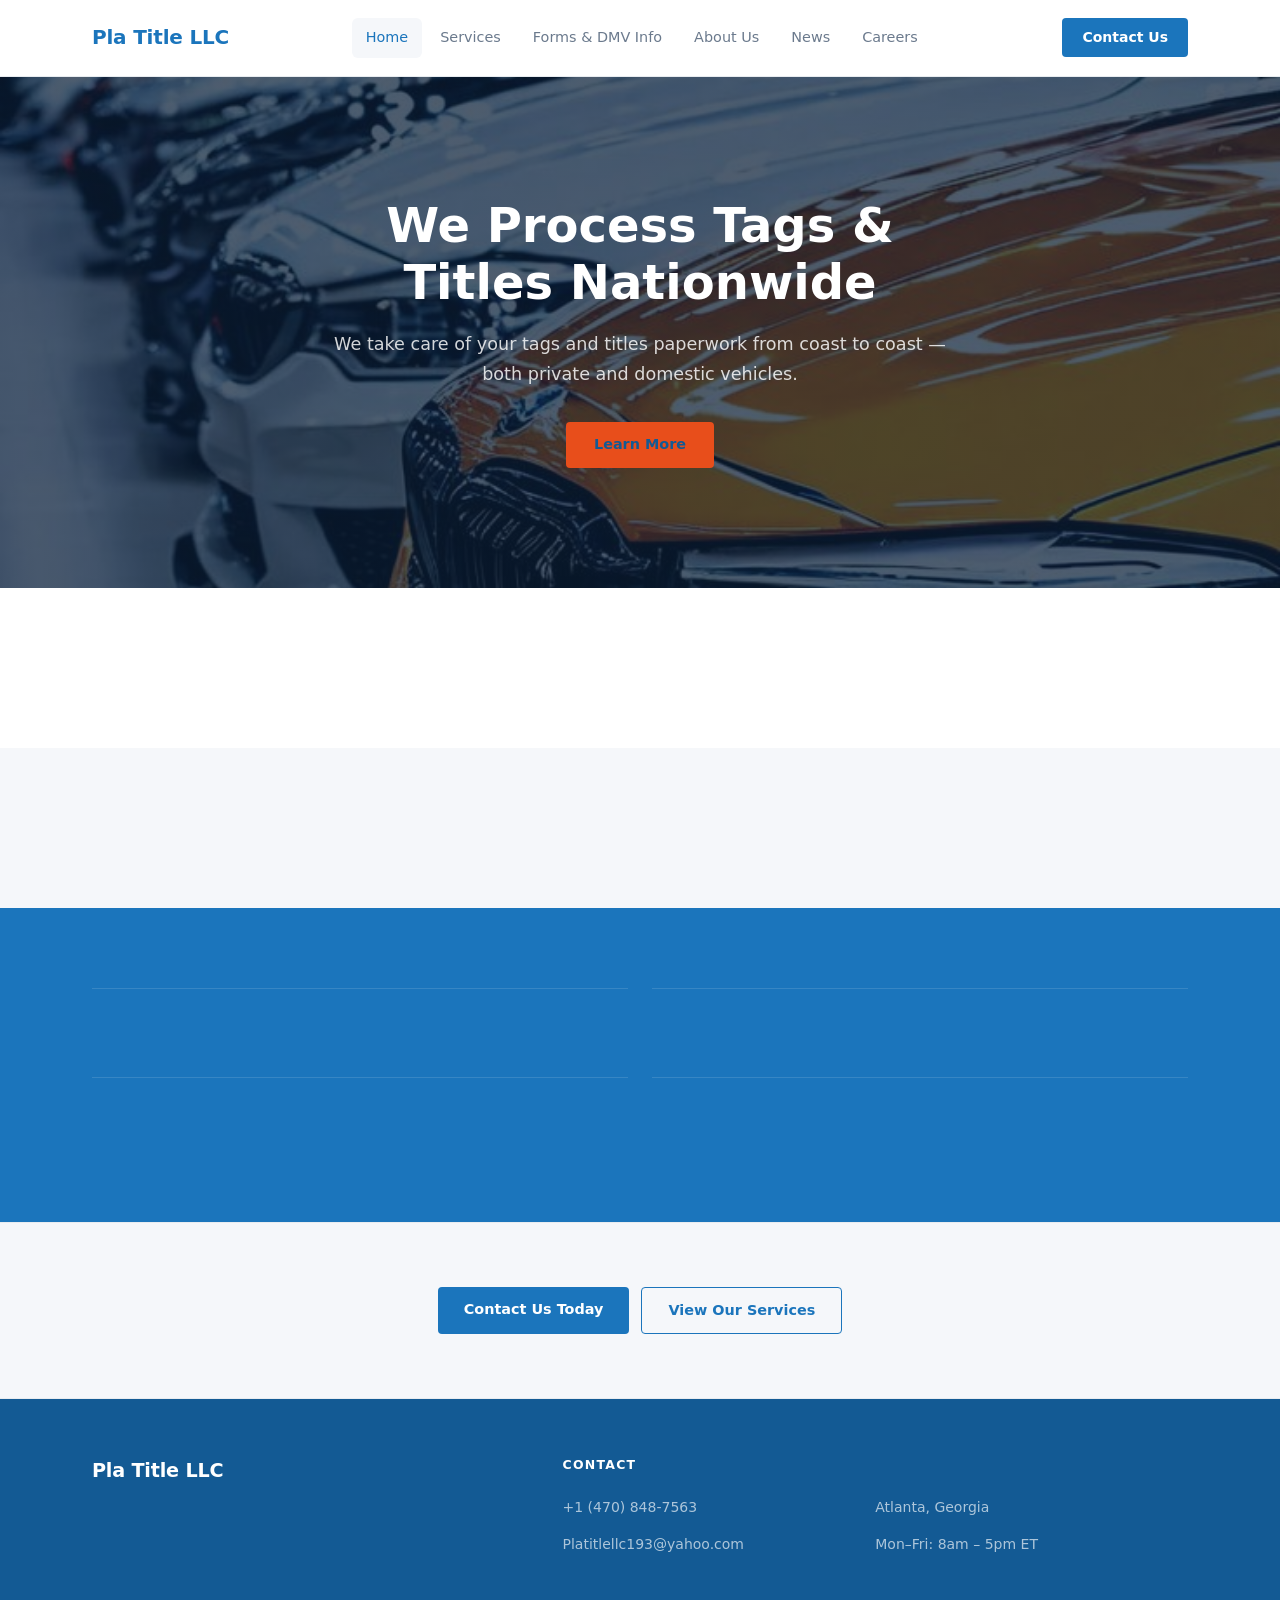
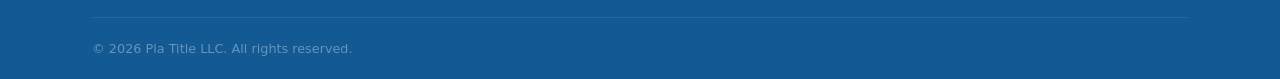
==== index.html @ 052dbe28 "Remove Services from footer, keep Contact only" ====
<!DOCTYPE html>
<html lang="en">
<head>
  <meta charset="UTF-8" />
  <meta name="viewport" content="width=device-width, initial-scale=1.0" />
  <title>Pla Title LLC – Your Georgia Tag & Title Experts</title>
  <meta name="description" content="Pla Title LLC is a registered Georgia Tag Agency specializing in fleet title and registration services for corporate clients, dealerships, and leasing companies." />
  <link rel="stylesheet" href="styles.css" />
</head>
<body>

  <header>
    <div class="nav-wrapper">
      <a href="index.html" class="logo">
        <span class="logo-name">Pla Title LLC</span>
      </a>
      <nav>
        <a href="index.html" class="nav-link active">Home</a>
        <a href="services.html" class="nav-link">Services</a>
        <a href="forms.html" class="nav-link">Forms &amp; DMV Info</a>
        <a href="about.html" class="nav-link">About Us</a>
        <a href="news.html" class="nav-link">News</a>
        <a href="careers.html" class="nav-link">Careers</a>
      </nav>
      <a href="contact.html" class="btn-contact">Contact Us</a>
      <button class="hamburger" id="hamburger" aria-label="Open menu">
        <span></span><span></span><span></span>
      </button>
    </div>
  </header>

  <div class="mobile-nav" id="mobileNav">
    <button class="mobile-close" id="mobileClose">✕</button>
    <a href="index.html">Home</a>
    <a href="services.html">Services</a>
    <a href="forms.html">Forms &amp; DMV Information</a>
    <a href="about.html">About Us</a>
    <a href="news.html">News</a>
    <a href="careers.html">Careers</a>
    <a href="contact.html" class="btn-contact">Contact Us</a>
  </div>

  <!-- HERO -->
  <section class="hero">
    <div class="hero-inner container">
      <h1>We Process Tags &amp; Titles Nationwide</h1>
      <p>We take care of your tags and titles paperwork from coast to coast — both private and domestic vehicles.</p>
      <a href="services.html" class="btn-learn">Learn More</a>
    </div>
  </section>

  <!-- ABOUT -->
  <section class="section">
    <div class="container">
      <div class="about-block">
        <div class="about-text">
          <!--
          <span class="section-label">Who We Are</span>
          <h2>Georgia's Trusted Tag &amp; Title Professionals</h2>
          <p>...</p>
          -->
          <!-- <a href="about.html">Learn more about us →</a> -->
        </div>
        <div class="about-stats">
          <!--
          <div class="stat-box"><span class="num">25+</span><span class="lbl">Years of Experience</span></div>
          <div class="stat-box"><span class="num">159</span><span class="lbl">Georgia Counties Served</span></div>
          <div class="stat-box"><span class="num">500K+</span><span class="lbl">Registrations Processed</span></div>
          <div class="stat-box"><span class="num">16</span><span class="lbl">Specialized Services</span></div>
          -->
        </div>
      </div>
    </div>
  </section>

  <!-- EXPERTISE -->
  <section class="section section-alt">
    <div class="container">
      <!--
      <div class="section-header">...</div>
      <div class="expertise-grid">...</div>
      -->
    </div>
  </section>

  <!-- SEGMENTS -->
  <section class="section section-dark">
    <div class="container">
      <div class="segments-grid">
        <div class="segment-card">
          <!-- <a href="contact.html">Get in touch →</a> -->
        </div>
        <div class="segment-card">
          <!-- <a href="contact.html">Get in touch →</a> -->
        </div>
        <div class="segment-card">
          <!-- <a href="contact.html">Get in touch →</a> -->
        </div>
        <div class="segment-card">
          <!-- <a href="contact.html">Get in touch →</a> -->
        </div>
      </div>
    </div>
  </section>

  <!-- CTA BAND -->
  <section class="cta-band">
    <div class="container">
      <!--
      <h2>Ready to Simplify Your Tag &amp; Title Process?</h2>
      <p>Talk to our team about your fleet, dealership, or individual titling needs.</p>
      -->
      <div class="cta-actions">
        <a href="contact.html" class="btn-primary-solid">Contact Us Today</a>
        <a href="services.html" class="btn-ghost">View Our Services</a>
      </div>
    </div>
  </section>

  <footer>
    <div class="container">
      <div class="footer-top">
        <div class="footer-brand">
          <a href="index.html" class="logo">
            <span class="logo-name">Pla Title LLC</span>
          </a>
        </div>
        <div class="footer-cols">
          <div class="footer-col">
            <h4>Contact</h4>
            <ul>
              <li><a href="https://wa.me/14708487563" target="_blank" rel="noopener">+1 (470) 848-7563</a></li>
              <li><a href="mailto:Platitlellc193@yahoo.com">Platitlellc193@yahoo.com</a></li>
              <li><a href="#">Atlanta, Georgia</a></li>
              <li><a href="#">Mon–Fri: 8am – 5pm ET</a></li>
            </ul>
          </div>
        </div>
      </div>
      <div class="footer-bottom">
        <p>© 2026 Pla Title LLC. All rights reserved.</p>
      </div>
    </div>
  </footer>

  <script src="script.js"></script>
</body>
</html>
---- styles.css ----
/* ===== RESET ===== */
*, *::before, *::after { box-sizing: border-box; margin: 0; padding: 0; }

:root {
  --navy: #1B75BC;
  --navy-dark: #135a94;
  --gold: #E84E1B;
  --white: #ffffff;
  --off-white: #f5f7fa;
  --light-gray: #e8ecf0;
  --gray: #6b7a8d;
  --text: #1e2d3d;
  --max-w: 1160px;
}

html { scroll-behavior: smooth; }
body { font-family: 'Segoe UI', system-ui, sans-serif; color: var(--text); background: var(--white); line-height: 1.65; font-size: 16px; }
a { text-decoration: none; color: inherit; }
img { max-width: 100%; display: block; }
ul { list-style: none; }

.container { max-width: var(--max-w); margin: 0 auto; padding: 0 32px; }

/* ===== HEADER ===== */
header {
  background: var(--white);
  border-bottom: 1px solid var(--light-gray);
  position: sticky;
  top: 0;
  z-index: 100;
}
.nav-wrapper {
  display: flex;
  align-items: center;
  justify-content: space-between;
  padding: 18px 32px;
  max-width: var(--max-w);
  margin: 0 auto;
}
.logo { display: flex; align-items: center; }
.logo-name {
  font-size: 1.25rem;
  font-weight: 700;
  color: var(--navy);
  letter-spacing: -0.2px;
}

nav { display: flex; gap: 4px; align-items: center; }
.nav-link {
  padding: 8px 14px;
  font-size: 0.9rem;
  font-weight: 500;
  color: var(--gray);
  border-radius: 6px;
  transition: color 0.2s, background 0.2s;
  white-space: nowrap;
  position: relative;
}
.nav-link:hover, .nav-link.active { color: var(--navy); background: var(--off-white); }

/* Dropdown */
.nav-item { position: relative; }
.nav-item:hover .dropdown { opacity: 1; visibility: visible; transform: translateY(0); }
.dropdown {
  position: absolute;
  top: calc(100% + 6px);
  left: 0;
  min-width: 210px;
  background: var(--white);
  border: 1px solid var(--light-gray);
  border-radius: 8px;
  box-shadow: 0 8px 32px rgba(0,0,0,0.10);
  padding: 6px;
  opacity: 0;
  visibility: hidden;
  transform: translateY(-6px);
  transition: all 0.2s;
  z-index: 200;
}
.dropdown a {
  display: block;
  padding: 8px 12px;
  font-size: 0.875rem;
  color: var(--gray);
  border-radius: 6px;
  transition: all 0.15s;
}
.dropdown a:hover { background: var(--off-white); color: var(--navy); }

.btn-contact {
  background: var(--navy);
  color: var(--white);
  padding: 8px 20px;
  border-radius: 4px;
  font-size: 0.875rem;
  font-weight: 600;
  white-space: nowrap;
  margin-left: 8px;
  transition: opacity 0.15s;
}
.btn-contact:hover { opacity: 0.85; }

/* Hamburger */
.hamburger {
  display: none;
  flex-direction: column;
  gap: 5px;
  background: none;
  border: none;
  cursor: pointer;
  padding: 4px;
}
.hamburger span { width: 22px; height: 2px; background: var(--navy); border-radius: 2px; transition: all 0.2s; }
.hamburger.open span:nth-child(1) { transform: translateY(7px) rotate(45deg); }
.hamburger.open span:nth-child(2) { opacity: 0; }
.hamburger.open span:nth-child(3) { transform: translateY(-7px) rotate(-45deg); }

.mobile-nav {
  display: none;
  position: fixed;
  inset: 0;
  background: var(--navy-dark);
  z-index: 99;
  padding: 72px 24px 24px;
  flex-direction: column;
  gap: 4px;
  overflow-y: auto;
}
.mobile-nav.open { display: flex; }
.mobile-nav a { color: rgba(255,255,255,0.85); font-size: 1.05rem; font-weight: 500; padding: 13px 16px; border-radius: 6px; border-bottom: 1px solid rgba(255,255,255,0.06); }
.mobile-nav a:hover { background: rgba(255,255,255,0.08); color: #fff; }
.mobile-nav .btn-contact { background: var(--gold); color: var(--navy-dark); text-align: center; margin-top: 16px; border-bottom: none; }
.mobile-close { position: fixed; top: 16px; right: 20px; background: none; border: none; color: #fff; font-size: 1.6rem; cursor: pointer; z-index: 100; }

/* ===== HERO ===== */
.hero {
  background: url('hero.jpg') center center / cover no-repeat;
  position: relative;
  padding: 120px 0;
  text-align: center;
  color: var(--white);
}
.hero::before {
  content: '';
  position: absolute;
  inset: 0;
  background: linear-gradient(rgba(10,30,55,0.72), rgba(10,30,55,0.72));
}
.hero-inner { position: relative; max-width: 680px; margin: 0 auto; }
.hero h1 {
  font-size: clamp(2rem, 4.5vw, 3rem);
  font-weight: 700;
  line-height: 1.2;
  margin-bottom: 18px;
  color: var(--white);
}
.hero p {
  font-size: 1.1rem;
  color: rgba(255,255,255,0.82);
  margin-bottom: 32px;
  line-height: 1.7;
}
.btn-learn {
  display: inline-block;
  background: var(--gold);
  color: var(--navy-dark);
  font-weight: 600;
  font-size: 0.9rem;
  padding: 11px 28px;
  border-radius: 4px;
  transition: opacity 0.15s;
}
.btn-learn:hover { opacity: 0.88; }

/* ===== SECTIONS ===== */
.section { padding: 80px 0; }
.section-alt { background: var(--off-white); }
.section-dark { background: var(--navy); }

.section-label {
  display: inline-block;
  font-size: 0.75rem;
  font-weight: 700;
  letter-spacing: 0.1em;
  text-transform: uppercase;
  color: var(--gold);
  margin-bottom: 10px;
}
.section-header { text-align: center; margin-bottom: 52px; }
.section-header h2 { font-size: clamp(1.6rem, 2.8vw, 2.1rem); font-weight: 700; color: var(--text); margin-bottom: 12px; }
.section-header p { color: var(--gray); max-width: 580px; margin: 0 auto; font-size: 1rem; }

/* ===== ABOUT ===== */
.about-block {
  display: grid;
  grid-template-columns: 1fr 1fr;
  gap: 64px;
  align-items: center;
}
.about-text h2 { font-size: clamp(1.5rem, 2.5vw, 2rem); font-weight: 700; margin-bottom: 16px; }
.about-text p { color: var(--gray); margin-bottom: 16px; line-height: 1.75; }
.about-text a {
  display: inline-block;
  margin-top: 8px;
  font-weight: 600;
  color: var(--navy);
  font-size: 0.9rem;
  border-bottom: 2px solid var(--gold);
  padding-bottom: 2px;
  transition: color 0.2s;
}
.about-text a:hover { color: var(--gold); }

.about-stats {
  display: grid;
  grid-template-columns: 1fr 1fr;
  gap: 20px;
}
.stat-box {
  background: var(--white);
  border: 1px solid var(--light-gray);
  border-radius: 10px;
  padding: 28px 20px;
  text-align: center;
}
.stat-box .num { font-size: 2.2rem; font-weight: 800; color: var(--navy); display: block; line-height: 1; }
.stat-box .lbl { font-size: 0.8rem; color: var(--gray); margin-top: 6px; display: block; }

/* ===== EXPERTISE - 3 COLUMNS ===== */
.expertise-grid {
  display: grid;
  grid-template-columns: repeat(3, 1fr);
  gap: 28px;
}
.expertise-card {
  background: var(--white);
  border: 1px solid var(--light-gray);
  border-radius: 10px;
  padding: 36px 28px;
  text-align: center;
  transition: box-shadow 0.2s, transform 0.2s;
}
.expertise-card:hover { box-shadow: 0 6px 24px rgba(0,0,0,0.08); transform: translateY(-3px); }
.expertise-icon { font-size: 2.2rem; margin-bottom: 18px; }
.expertise-card h3 { font-size: 1.1rem; font-weight: 700; color: var(--navy); margin-bottom: 12px; }
.expertise-card p { color: var(--gray); font-size: 0.9rem; line-height: 1.7; }

/* ===== SEGMENTS - 4 CARDS ===== */
.segments-grid {
  display: grid;
  grid-template-columns: repeat(2, 1fr);
  gap: 24px;
}
.segment-card {
  padding: 32px 0;
  border-top: 1px solid rgba(255,255,255,0.12);
}
.segment-icon { font-size: 1.6rem; margin-bottom: 12px; }
.segment-card h3 { font-size: 1rem; font-weight: 700; color: var(--white); margin-bottom: 10px; }
.segment-card p { color: rgba(255,255,255,0.6); font-size: 0.9rem; line-height: 1.75; margin-bottom: 14px; }
.segment-card a {
  font-size: 0.82rem;
  font-weight: 600;
  color: var(--gold);
  transition: opacity 0.2s;
}
.segment-card a:hover { opacity: 0.75; }
.section-dark .section-label { color: var(--gold); }
.section-dark .section-header h2 { color: var(--white); }
.section-dark .section-header p { color: rgba(255,255,255,0.65); }

/* ===== CTA BAND ===== */
.cta-band {
  background: var(--off-white);
  border-top: 1px solid var(--light-gray);
  border-bottom: 1px solid var(--light-gray);
  padding: 64px 0;
  text-align: center;
}
.cta-band h2 { font-size: clamp(1.5rem, 2.5vw, 2rem); font-weight: 700; margin-bottom: 12px; }
.cta-band p { color: var(--gray); margin-bottom: 28px; max-width: 520px; margin-left: auto; margin-right: auto; }
.cta-actions { display: flex; gap: 12px; justify-content: center; flex-wrap: wrap; }
.btn-primary-solid {
  background: var(--navy);
  color: var(--white);
  font-weight: 600;
  font-size: 0.9rem;
  padding: 11px 26px;
  border-radius: 4px;
  transition: opacity 0.15s;
}
.btn-primary-solid:hover { opacity: 0.85; }
.btn-ghost {
  background: transparent;
  color: var(--navy);
  font-weight: 600;
  font-size: 0.9rem;
  padding: 11px 26px;
  border-radius: 4px;
  border: 1.5px solid var(--navy);
  transition: opacity 0.15s;
}
.btn-ghost:hover { opacity: 0.7; }

/* ===== PAGE HERO (inner pages) ===== */
.page-hero {
  background: var(--navy);
  padding: 100px 0;
  text-align: center;
  color: var(--white);
}
.page-hero h1 { font-size: clamp(1.6rem, 3vw, 2.2rem); font-weight: 700; color: var(--white); margin-bottom: 10px; }
.page-hero p { color: rgba(255,255,255,0.72); max-width: 560px; margin: 0 auto; }
.breadcrumb { display: flex; gap: 8px; align-items: center; justify-content: center; font-size: 0.8rem; color: rgba(255,255,255,0.5); margin-bottom: 14px; }
.breadcrumb a { color: var(--gold); }

.page-hero-services {
  background-image: url('services.jpg') !important;
  background-size: cover !important;
  background-position: center center !important;
  background-repeat: no-repeat !important;
  position: relative;
}
.page-hero-services::before {
  content: '';
  position: absolute;
  inset: 0;
  background: rgba(10, 30, 55, 0.65);
  z-index: 0;
}
.page-hero-services .container {
  position: relative;
  z-index: 1;
}

/* ===== SERVICES PAGE ===== */
.services-list { display: grid; grid-template-columns: repeat(auto-fill, minmax(300px, 1fr)); gap: 20px; }
.svc-item {
  display: flex;
  gap: 14px;
  background: var(--white);
  border: 1px solid var(--light-gray);
  border-radius: 8px;
  padding: 22px;
  transition: border-color 0.2s, box-shadow 0.2s;
}
.svc-item:hover { border-color: var(--navy); box-shadow: 0 4px 16px rgba(0,0,0,0.06); }
.svc-num {
  width: 34px;
  height: 34px;
  background: var(--navy);
  color: var(--gold);
  border-radius: 6px;
  display: flex;
  align-items: center;
  justify-content: center;
  font-weight: 700;
  font-size: 0.82rem;
  flex-shrink: 0;
}
.svc-item h4 { font-size: 0.95rem; font-weight: 700; color: var(--navy); margin-bottom: 4px; }
.svc-item p { font-size: 0.85rem; color: var(--gray); line-height: 1.6; }

/* ===== ABOUT PAGE ===== */
.values-grid { display: grid; grid-template-columns: repeat(2, 1fr); gap: 24px; }
.value-card { background: var(--white); border: 1px solid var(--light-gray); border-radius: 8px; padding: 28px; }
.value-card .icon { font-size: 1.8rem; margin-bottom: 12px; }
.value-card h3 { font-size: 1rem; font-weight: 700; color: var(--navy); margin-bottom: 8px; }
.value-card p { font-size: 0.88rem; color: var(--gray); line-height: 1.7; }

/* ===== CONTACT PAGE ===== */
.contact-layout { display: grid; grid-template-columns: 1fr 1.6fr; gap: 56px; align-items: start; }
.contact-sidebar h2 { font-size: 1.5rem; font-weight: 700; margin-bottom: 12px; }
.contact-sidebar p { color: var(--gray); margin-bottom: 32px; line-height: 1.7; }
.contact-items { display: flex; flex-direction: column; gap: 18px; }
.c-item { display: flex; gap: 14px; align-items: flex-start; }
.c-icon { width: 42px; height: 42px; background: var(--off-white); border: 1px solid var(--light-gray); border-radius: 8px; display: flex; align-items: center; justify-content: center; font-size: 1.1rem; flex-shrink: 0; }
.c-item strong { display: block; font-size: 0.9rem; color: var(--text); }
.c-item span { font-size: 0.875rem; color: var(--gray); }

.contact-form-box {
  background: var(--white);
  border: 1px solid var(--light-gray);
  border-radius: 10px;
  padding: 36px;
  box-shadow: 0 4px 24px rgba(0,0,0,0.06);
}
.contact-form-box h3 { font-size: 1.2rem; font-weight: 700; color: var(--navy); margin-bottom: 24px; }
.form-group { margin-bottom: 18px; }
.form-row { display: grid; grid-template-columns: 1fr 1fr; gap: 14px; }
label { display: block; font-size: 0.82rem; font-weight: 600; color: var(--text); margin-bottom: 6px; }
input, select, textarea {
  width: 100%;
  padding: 10px 14px;
  border: 1.5px solid var(--light-gray);
  border-radius: 6px;
  font-family: inherit;
  font-size: 0.9rem;
  color: var(--text);
  background: var(--white);
  outline: none;
  transition: border-color 0.2s;
}
input:focus, select:focus, textarea:focus { border-color: var(--navy); }
textarea { min-height: 110px; resize: vertical; }
select { appearance: none; background-image: url("data:image/svg+xml,%3Csvg xmlns='http://www.w3.org/2000/svg' width='12' height='8' viewBox='0 0 12 8'%3E%3Cpath d='M1 1l5 5 5-5' stroke='%236b7a8d' stroke-width='1.5' fill='none' stroke-linecap='round'/%3E%3C/svg%3E"); background-repeat: no-repeat; background-position: right 12px center; padding-right: 36px; }

/* ===== FORMS PAGE ===== */
.forms-grid { display: grid; grid-template-columns: repeat(auto-fill, minmax(260px, 1fr)); gap: 16px; }
.form-card {
  display: flex;
  gap: 12px;
  align-items: center;
  background: var(--white);
  border: 1px solid var(--light-gray);
  border-radius: 8px;
  padding: 18px 20px;
  transition: border-color 0.2s, box-shadow 0.2s;
  cursor: pointer;
}
.form-card:hover { border-color: var(--navy); box-shadow: 0 3px 12px rgba(0,0,0,0.06); }
.form-card-icon { font-size: 1.5rem; flex-shrink: 0; }
.form-card h4 { font-size: 0.88rem; font-weight: 700; color: var(--navy); margin-bottom: 2px; }
.form-card span { font-size: 0.75rem; color: var(--gray); }

/* ===== CAREERS PAGE ===== */
.jobs-list { display: flex; flex-direction: column; gap: 14px; }
.job-card {
  display: flex;
  align-items: center;
  justify-content: space-between;
  gap: 24px;
  background: var(--white);
  border: 1px solid var(--light-gray);
  border-radius: 8px;
  padding: 22px 24px;
  transition: border-color 0.2s;
}
.job-card:hover { border-color: var(--navy); }
.job-info h4 { font-size: 0.95rem; font-weight: 700; color: var(--navy); margin-bottom: 4px; }
.job-info p { font-size: 0.85rem; color: var(--gray); }
.job-tags { display: flex; gap: 6px; flex-wrap: wrap; margin-top: 8px; }
.tag { padding: 3px 10px; background: var(--off-white); border: 1px solid var(--light-gray); border-radius: 10px; font-size: 0.72rem; font-weight: 600; color: var(--gray); }
.tag.remote { background: rgba(200,168,75,0.1); border-color: rgba(200,168,75,0.4); color: #7a5c00; }

/* ===== NEWS PAGE ===== */
.news-grid { display: grid; grid-template-columns: repeat(3, 1fr); gap: 24px; }
.news-card { background: var(--white); border: 1px solid var(--light-gray); border-radius: 10px; overflow: hidden; transition: box-shadow 0.2s, transform 0.2s; }
.news-card:hover { box-shadow: 0 6px 24px rgba(0,0,0,0.09); transform: translateY(-3px); }
.news-thumb { height: 160px; background: linear-gradient(135deg, var(--navy) 0%, #2a5a8c 100%); display: flex; align-items: center; justify-content: center; font-size: 2.5rem; }
.news-body { padding: 20px; }
.news-date { font-size: 0.75rem; font-weight: 600; color: var(--gray); margin-bottom: 8px; }
.news-body h4 { font-size: 0.95rem; font-weight: 700; color: var(--navy); margin-bottom: 8px; line-height: 1.4; }
.news-body p { font-size: 0.85rem; color: var(--gray); line-height: 1.65; }

/* ===== SERVICES PAGE (simple) ===== */
.svc-intro {
  padding: 56px 0 40px;
  border-bottom: 1px solid var(--light-gray);
}
.svc-intro h1 { font-size: clamp(1.5rem, 2.5vw, 2rem); font-weight: 700; color: var(--navy); margin-bottom: 14px; }
.svc-intro p { color: var(--gray); max-width: 680px; line-height: 1.75; }

.svc-list-section { padding: 56px 0 72px; }
.svc-plain-list {
  display: grid;
  grid-template-columns: repeat(2, 1fr);
  gap: 24px;
}
.svc-entry {
  border: 1px solid var(--light-gray);
  border-radius: 8px;
  padding: 32px 28px;
  background: var(--white);
}
.svc-icon { margin-bottom: 16px; line-height: 1; }
.svc-icon i {
  font-size: 2rem;
  color: #E84E1B !important;
  display: inline-block;
}
.svc-entry h3 { font-size: 1rem; font-weight: 700; color: var(--navy); margin-bottom: 10px; }
.svc-entry p { color: var(--gray); font-size: 0.875rem; line-height: 1.8; }

@media (max-width: 640px) {
  .svc-list-section { padding: 36px 0 52px; }
  .svc-plain-list { grid-template-columns: 1fr; gap: 16px; }
  .svc-entry { padding: 24px 20px; }
  .svc-icon i { font-size: 1.8rem; color: #E84E1B !important; }
}

/* ===== FOOTER ===== */
footer {
  background: var(--navy-dark);
  color: var(--white);
  padding: 56px 0 0;
}
.footer-top {
  display: grid;
  grid-template-columns: 1.3fr 2fr;
  gap: 64px;
  padding-bottom: 48px;
  border-bottom: 1px solid rgba(255,255,255,0.08);
}
.footer-brand .logo-name { color: var(--white); font-size: 1.2rem; }
.footer-brand > p {
  margin-top: 14px;
  font-size: 0.875rem;
  color: rgba(255,255,255,0.5);
  line-height: 1.75;
  max-width: 240px;
}
.footer-cols {
  display: grid;
  grid-template-columns: 1fr;
  gap: 40px;
}
.footer-col h4 {
  font-size: 0.78rem;
  font-weight: 800;
  text-transform: uppercase;
  letter-spacing: 0.1em;
  color: var(--white);
  margin-bottom: 18px;
}
.footer-col ul {
  columns: 2;
  column-gap: 24px;
  gap: 0;
}
.footer-col ul li { margin-bottom: 11px; break-inside: avoid; }
.footer-col ul a {
  font-size: 0.875rem;
  color: rgba(255,255,255,0.65);
  transition: color 0.15s;
  line-height: 1.4;
}
.footer-col ul a:hover { color: var(--gold); }
.footer-bottom {
  padding: 20px 0;
  display: flex;
  justify-content: space-between;
  align-items: center;
  flex-wrap: wrap;
  gap: 10px;
}
.footer-bottom p { font-size: 0.8rem; color: rgba(255,255,255,0.35); }
.footer-bottom-links { display: flex; gap: 20px; }
.footer-bottom-links a { font-size: 0.8rem; color: rgba(255,255,255,0.35); transition: color 0.15s; }
.footer-bottom-links a:hover { color: var(--gold); }

/* ===== RESPONSIVE ===== */
@media (max-width: 900px) {
  nav, .btn-contact { display: none; }
  .hamburger { display: flex; }
  .footer-top { grid-template-columns: 1fr; gap: 36px; }
  .footer-brand > p { max-width: 100%; }
  .footer-cols { grid-template-columns: repeat(3, 1fr); gap: 20px; }
  .about-block { grid-template-columns: 1fr; gap: 32px; }
  .about-stats { grid-template-columns: repeat(2, 1fr); gap: 14px; }
  .expertise-grid { grid-template-columns: repeat(2, 1fr); gap: 16px; }
  .segments-grid { grid-template-columns: 1fr; }
  .footer-grid { grid-template-columns: 1fr 1fr; gap: 28px; }
  .contact-layout { grid-template-columns: 1fr; gap: 32px; }
  .news-grid { grid-template-columns: repeat(2, 1fr); }
  .values-grid { grid-template-columns: 1fr; }
  .section { padding: 56px 0; }
  .page-hero { padding: 64px 0; }
  .svc-intro { padding: 36px 0 28px; }
  .svc-list-section { padding: 36px 0 48px; }
  .svc-plain-list { grid-template-columns: 1fr; gap: 14px; }
  .svc-entry { padding: 24px 20px; }
}

@media (max-width: 600px) {
  .container { padding: 0 16px; }
  .nav-wrapper { padding: 14px 16px; }
  .hero { padding: 72px 0; }
  .hero h1 { font-size: 1.7rem; }
  .hero p { font-size: 0.95rem; }
  .page-hero { padding: 52px 0; }
  .page-hero h1 { font-size: 1.5rem; }
  .section { padding: 44px 0; }
  .expertise-grid { grid-template-columns: 1fr; gap: 14px; }
  .footer-grid { grid-template-columns: 1fr; gap: 24px; }
  footer { padding: 36px 0 0; }
  .footer-grid { padding-bottom: 28px; }
  .about-stats { grid-template-columns: repeat(2, 1fr); gap: 12px; }
  .stat-box { padding: 20px 14px; }
  .stat-box .num { font-size: 1.8rem; }
  .news-grid { grid-template-columns: 1fr; }
  .form-row { grid-template-columns: 1fr; }
  .job-card { flex-direction: column; align-items: flex-start; gap: 14px; }
  .cta-band { padding: 44px 0; }
  .footer-bottom { flex-direction: column; text-align: center; gap: 8px; }
  .svc-plain-list { gap: 12px; }
  .svc-entry { padding: 20px 16px; }
  .svc-icon i { font-size: 1.6rem; }
}
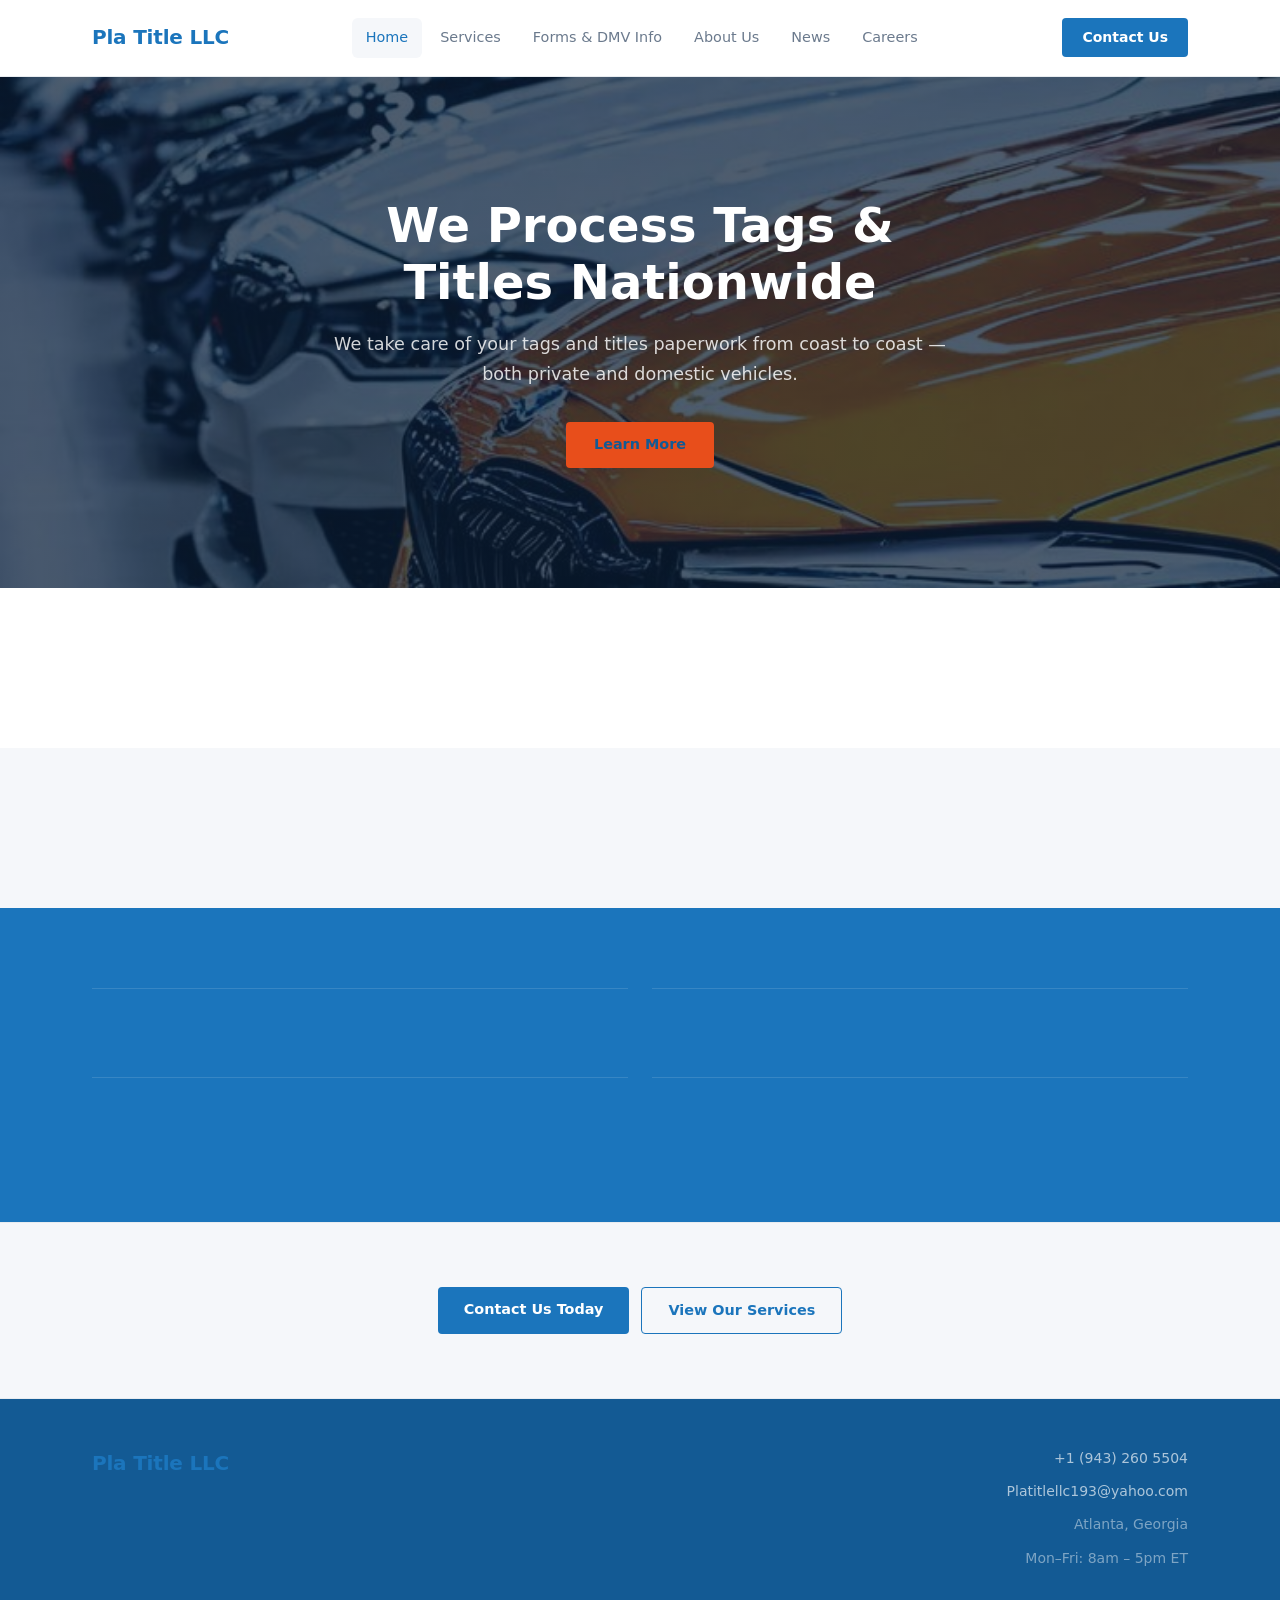
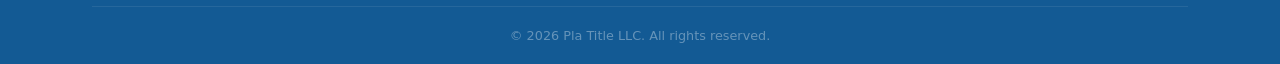
==== commit 520f46fb: "Number Updated" ====
--- a/index.html
+++ b/index.html
@@ -11,9 +11,7 @@
 
   <header>
     <div class="nav-wrapper">
-      <a href="index.html" class="logo">
-        <span class="logo-name">Pla Title LLC</span>
-      </a>
+      <a href="index.html" class="logo"><span class="logo-name">Pla Title LLC</span></a>
       <nav>
         <a href="index.html" class="nav-link active">Home</a>
         <a href="services.html" class="nav-link">Services</a>
@@ -53,52 +51,25 @@
   <section class="section">
     <div class="container">
       <div class="about-block">
-        <div class="about-text">
-          <!--
-          <span class="section-label">Who We Are</span>
-          <h2>Georgia's Trusted Tag &amp; Title Professionals</h2>
-          <p>...</p>
-          -->
-          <!-- <a href="about.html">Learn more about us →</a> -->
-        </div>
-        <div class="about-stats">
-          <!--
-          <div class="stat-box"><span class="num">25+</span><span class="lbl">Years of Experience</span></div>
-          <div class="stat-box"><span class="num">159</span><span class="lbl">Georgia Counties Served</span></div>
-          <div class="stat-box"><span class="num">500K+</span><span class="lbl">Registrations Processed</span></div>
-          <div class="stat-box"><span class="num">16</span><span class="lbl">Specialized Services</span></div>
-          -->
-        </div>
+        <div class="about-text"><!--commented--></div>
+        <div class="about-stats"><!--commented--></div>
       </div>
     </div>
   </section>
 
   <!-- EXPERTISE -->
   <section class="section section-alt">
-    <div class="container">
-      <!--
-      <div class="section-header">...</div>
-      <div class="expertise-grid">...</div>
-      -->
-    </div>
+    <div class="container"><!--commented--></div>
   </section>
 
   <!-- SEGMENTS -->
   <section class="section section-dark">
     <div class="container">
       <div class="segments-grid">
-        <div class="segment-card">
-          <!-- <a href="contact.html">Get in touch →</a> -->
-        </div>
-        <div class="segment-card">
-          <!-- <a href="contact.html">Get in touch →</a> -->
-        </div>
-        <div class="segment-card">
-          <!-- <a href="contact.html">Get in touch →</a> -->
-        </div>
-        <div class="segment-card">
-          <!-- <a href="contact.html">Get in touch →</a> -->
-        </div>
+        <div class="segment-card"></div>
+        <div class="segment-card"></div>
+        <div class="segment-card"></div>
+        <div class="segment-card"></div>
       </div>
     </div>
   </section>
@@ -106,10 +77,6 @@
   <!-- CTA BAND -->
   <section class="cta-band">
     <div class="container">
-      <!--
-      <h2>Ready to Simplify Your Tag &amp; Title Process?</h2>
-      <p>Talk to our team about your fleet, dealership, or individual titling needs.</p>
-      -->
       <div class="cta-actions">
         <a href="contact.html" class="btn-primary-solid">Contact Us Today</a>
         <a href="services.html" class="btn-ghost">View Our Services</a>
@@ -120,21 +87,12 @@
   <footer>
     <div class="container">
       <div class="footer-top">
-        <div class="footer-brand">
-          <a href="index.html" class="logo">
-            <span class="logo-name">Pla Title LLC</span>
-          </a>
-        </div>
-        <div class="footer-cols">
-          <div class="footer-col">
-            <h4>Contact</h4>
-            <ul>
-              <li><a href="https://wa.me/14708487563" target="_blank" rel="noopener">+1 (470) 848-7563</a></li>
-              <li><a href="mailto:Platitlellc193@yahoo.com">Platitlellc193@yahoo.com</a></li>
-              <li><a href="#">Atlanta, Georgia</a></li>
-              <li><a href="#">Mon–Fri: 8am – 5pm ET</a></li>
-            </ul>
-          </div>
+        <a href="index.html" class="logo"><span class="logo-name">Pla Title LLC</span></a>
+        <div class="footer-contact">
+          <a href="https://wa.me/14708487563" target="_blank" rel="noopener">+1 (943) 260 5504</a>
+          <a href="mailto:Platitlellc193@yahoo.com">Platitlellc193@yahoo.com</a>
+          <span>Atlanta, Georgia</span>
+          <span>Mon–Fri: 8am – 5pm ET</span>
         </div>
       </div>
       <div class="footer-bottom">
--- a/styles.css
+++ b/styles.css
@@ -493,61 +493,43 @@
 footer {
   background: var(--navy-dark);
   color: var(--white);
-  padding: 56px 0 0;
+  padding: 48px 0 0;
 }
 .footer-top {
-  display: grid;
-  grid-template-columns: 1.3fr 2fr;
-  gap: 64px;
-  padding-bottom: 48px;
+  display: flex;
+  justify-content: space-between;
+  align-items: flex-start;
+  gap: 48px;
+  padding-bottom: 36px;
   border-bottom: 1px solid rgba(255,255,255,0.08);
+  flex-wrap: wrap;
 }
 .footer-brand .logo-name { color: var(--white); font-size: 1.2rem; }
-.footer-brand > p {
-  margin-top: 14px;
-  font-size: 0.875rem;
-  color: rgba(255,255,255,0.5);
-  line-height: 1.75;
-  max-width: 240px;
-}
-.footer-cols {
-  display: grid;
-  grid-template-columns: 1fr;
-  gap: 40px;
-}
-.footer-col h4 {
-  font-size: 0.78rem;
-  font-weight: 800;
-  text-transform: uppercase;
-  letter-spacing: 0.1em;
-  color: var(--white);
-  margin-bottom: 18px;
-}
-.footer-col ul {
-  columns: 2;
-  column-gap: 24px;
-  gap: 0;
-}
-.footer-col ul li { margin-bottom: 11px; break-inside: avoid; }
-.footer-col ul a {
+.footer-contact { display: flex; flex-direction: column; gap: 10px; align-items: flex-end; }
+.footer-contact a {
   font-size: 0.875rem;
   color: rgba(255,255,255,0.65);
   transition: color 0.15s;
-  line-height: 1.4;
-}
-.footer-col ul a:hover { color: var(--gold); }
+  text-align: right;
+}
+.footer-contact a:hover { color: var(--gold); }
+.footer-contact span {
+  font-size: 0.875rem;
+  color: rgba(255,255,255,0.45);
+  text-align: right;
+}
 .footer-bottom {
-  padding: 20px 0;
-  display: flex;
-  justify-content: space-between;
-  align-items: center;
-  flex-wrap: wrap;
-  gap: 10px;
+  padding: 18px 0;
+  display: flex;
+  justify-content: center;
 }
 .footer-bottom p { font-size: 0.8rem; color: rgba(255,255,255,0.35); }
-.footer-bottom-links { display: flex; gap: 20px; }
-.footer-bottom-links a { font-size: 0.8rem; color: rgba(255,255,255,0.35); transition: color 0.15s; }
-.footer-bottom-links a:hover { color: var(--gold); }
+
+@media (max-width: 600px) {
+  .footer-top { flex-direction: column; gap: 28px; }
+  .footer-contact { align-items: flex-start; }
+  .footer-contact a, .footer-contact span { text-align: left; }
+}
 
 /* ===== RESPONSIVE ===== */
 @media (max-width: 900px) {
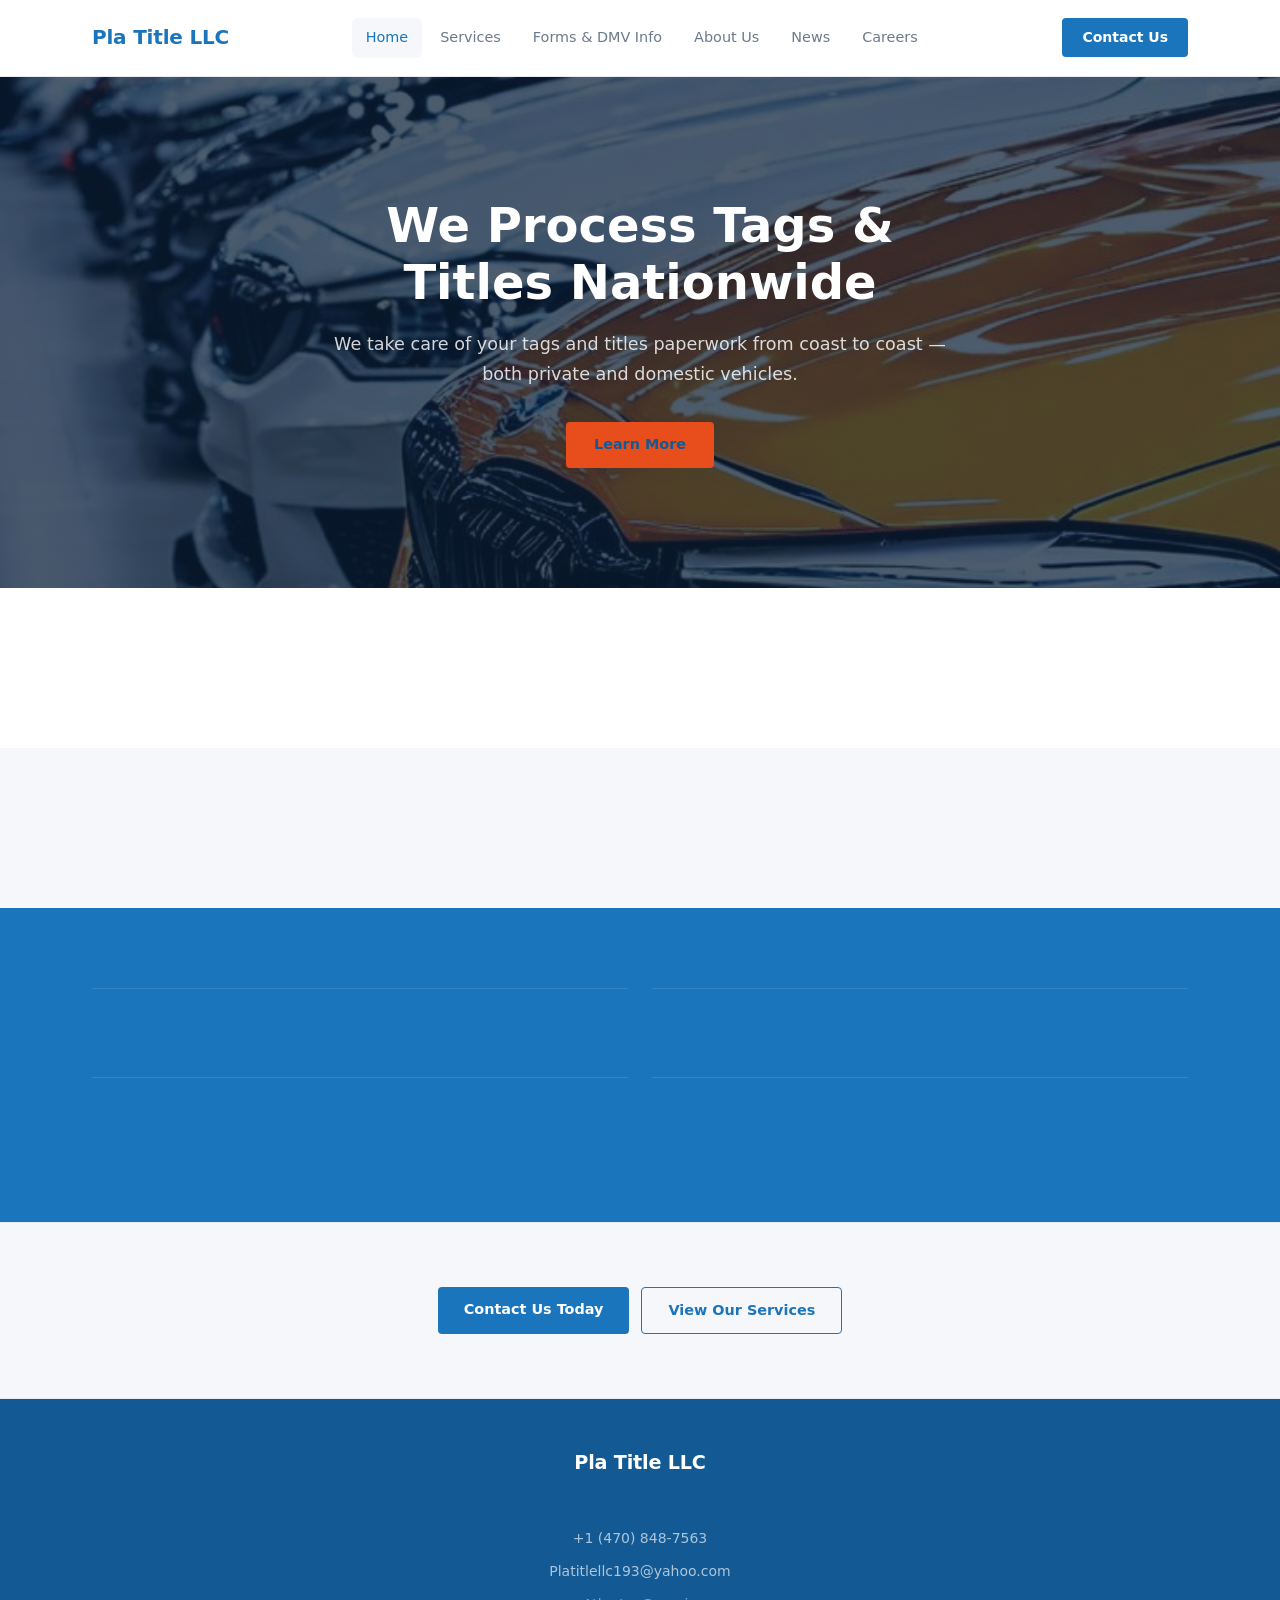
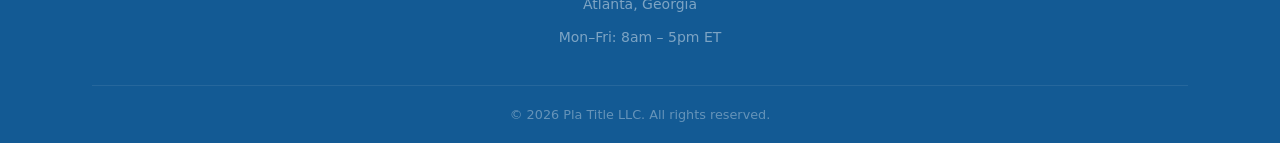
==== commit 5617a9fb: "Hi" ====
--- a/index.html
+++ b/index.html
@@ -89,7 +89,7 @@
       <div class="footer-top">
         <a href="index.html" class="logo"><span class="logo-name">Pla Title LLC</span></a>
         <div class="footer-contact">
-          <a href="https://wa.me/14708487563" target="_blank" rel="noopener">+1 (943) 260 5504</a>
+          <a href="tel:+14708487563">+1 (470) 848-7563</a>
           <a href="mailto:Platitlellc193@yahoo.com">Platitlellc193@yahoo.com</a>
           <span>Atlanta, Georgia</span>
           <span>Mon–Fri: 8am – 5pm ET</span>
--- a/styles.css
+++ b/styles.css
@@ -497,26 +497,27 @@
 }
 .footer-top {
   display: flex;
-  justify-content: space-between;
-  align-items: flex-start;
+  flex-direction: column;
+  align-items: center;
+  text-align: center;
   gap: 48px;
   padding-bottom: 36px;
   border-bottom: 1px solid rgba(255,255,255,0.08);
   flex-wrap: wrap;
 }
-.footer-brand .logo-name { color: var(--white); font-size: 1.2rem; }
-.footer-contact { display: flex; flex-direction: column; gap: 10px; align-items: flex-end; }
+.footer-top .logo-name { color: var(--white); font-size: 1.2rem; }
+.footer-contact { display: flex; flex-direction: column; gap: 10px; align-items: center; }
 .footer-contact a {
   font-size: 0.875rem;
   color: rgba(255,255,255,0.65);
   transition: color 0.15s;
-  text-align: right;
+  text-align: center;
 }
 .footer-contact a:hover { color: var(--gold); }
 .footer-contact span {
   font-size: 0.875rem;
   color: rgba(255,255,255,0.45);
-  text-align: right;
+  text-align: center;
 }
 .footer-bottom {
   padding: 18px 0;
@@ -524,25 +525,15 @@
   justify-content: center;
 }
 .footer-bottom p { font-size: 0.8rem; color: rgba(255,255,255,0.35); }
-
-@media (max-width: 600px) {
-  .footer-top { flex-direction: column; gap: 28px; }
-  .footer-contact { align-items: flex-start; }
-  .footer-contact a, .footer-contact span { text-align: left; }
-}
 
 /* ===== RESPONSIVE ===== */
 @media (max-width: 900px) {
   nav, .btn-contact { display: none; }
   .hamburger { display: flex; }
-  .footer-top { grid-template-columns: 1fr; gap: 36px; }
-  .footer-brand > p { max-width: 100%; }
-  .footer-cols { grid-template-columns: repeat(3, 1fr); gap: 20px; }
   .about-block { grid-template-columns: 1fr; gap: 32px; }
   .about-stats { grid-template-columns: repeat(2, 1fr); gap: 14px; }
   .expertise-grid { grid-template-columns: repeat(2, 1fr); gap: 16px; }
   .segments-grid { grid-template-columns: 1fr; }
-  .footer-grid { grid-template-columns: 1fr 1fr; gap: 28px; }
   .contact-layout { grid-template-columns: 1fr; gap: 32px; }
   .news-grid { grid-template-columns: repeat(2, 1fr); }
   .values-grid { grid-template-columns: 1fr; }
@@ -564,9 +555,7 @@
   .page-hero h1 { font-size: 1.5rem; }
   .section { padding: 44px 0; }
   .expertise-grid { grid-template-columns: 1fr; gap: 14px; }
-  .footer-grid { grid-template-columns: 1fr; gap: 24px; }
   footer { padding: 36px 0 0; }
-  .footer-grid { padding-bottom: 28px; }
   .about-stats { grid-template-columns: repeat(2, 1fr); gap: 12px; }
   .stat-box { padding: 20px 14px; }
   .stat-box .num { font-size: 1.8rem; }
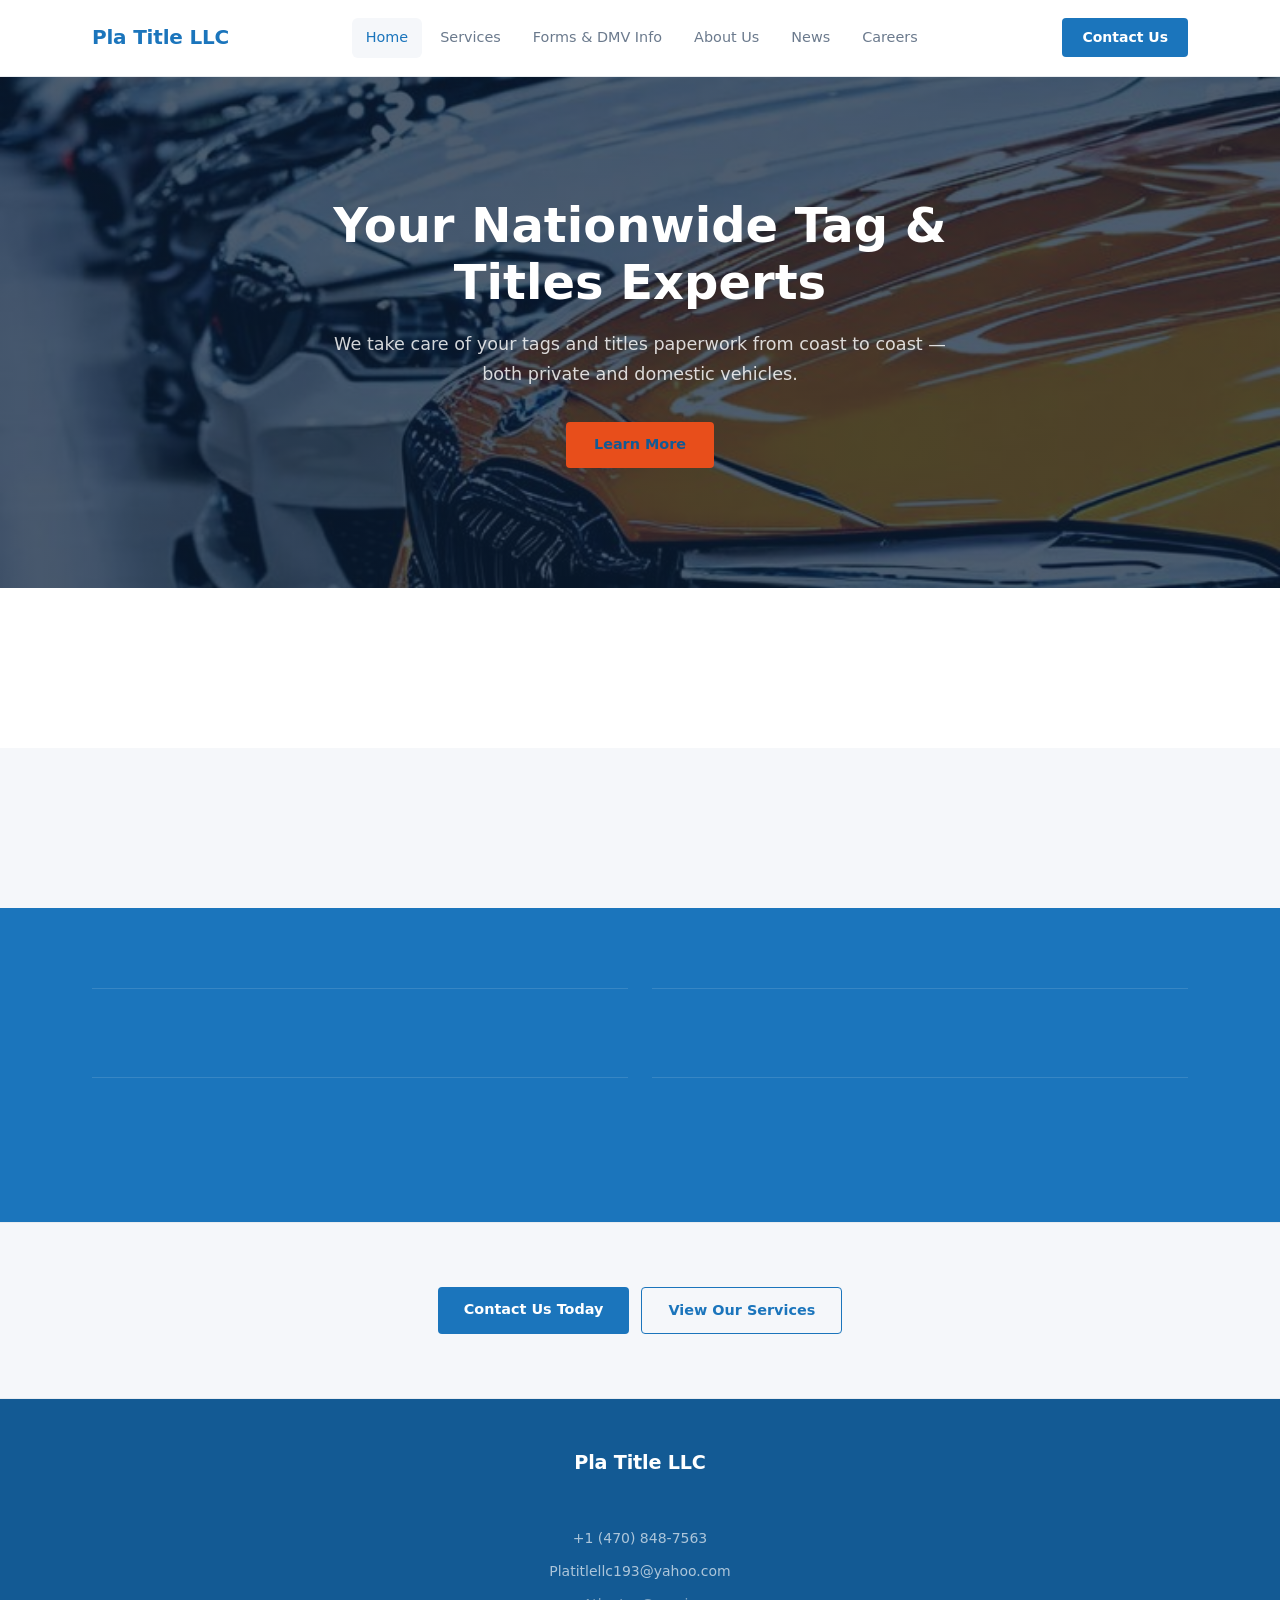
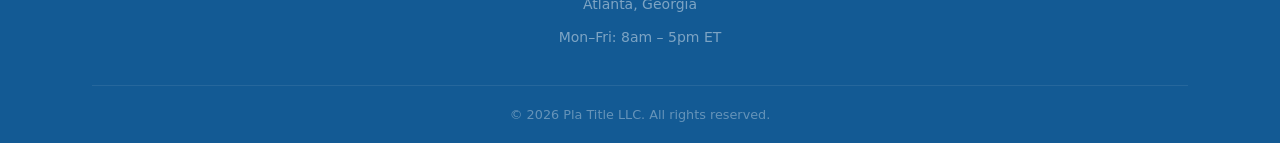
==== commit d0fb20c0: "Updated" ====
--- a/index.html
+++ b/index.html
@@ -41,7 +41,7 @@
   <!-- HERO -->
   <section class="hero">
     <div class="hero-inner container">
-      <h1>We Process Tags &amp; Titles Nationwide</h1>
+      <h1>Your Nationwide Tag &amp; Titles Experts</h1>
       <p>We take care of your tags and titles paperwork from coast to coast — both private and domestic vehicles.</p>
       <a href="services.html" class="btn-learn">Learn More</a>
     </div>
--- a/styles.css
+++ b/styles.css
@@ -523,8 +523,9 @@
   padding: 18px 0;
   display: flex;
   justify-content: center;
-}
-.footer-bottom p { font-size: 0.8rem; color: rgba(255,255,255,0.35); }
+  text-align: center;
+}
+.footer-bottom p { font-size: 0.8rem; color: rgba(255,255,255,0.35); margin: 0; }
 
 /* ===== RESPONSIVE ===== */
 @media (max-width: 900px) {
@@ -563,7 +564,7 @@
   .form-row { grid-template-columns: 1fr; }
   .job-card { flex-direction: column; align-items: flex-start; gap: 14px; }
   .cta-band { padding: 44px 0; }
-  .footer-bottom { flex-direction: column; text-align: center; gap: 8px; }
+  .footer-bottom { display: flex; flex-direction: column; align-items: center; text-align: center; gap: 8px; }
   .svc-plain-list { gap: 12px; }
   .svc-entry { padding: 20px 16px; }
   .svc-icon i { font-size: 1.6rem; }
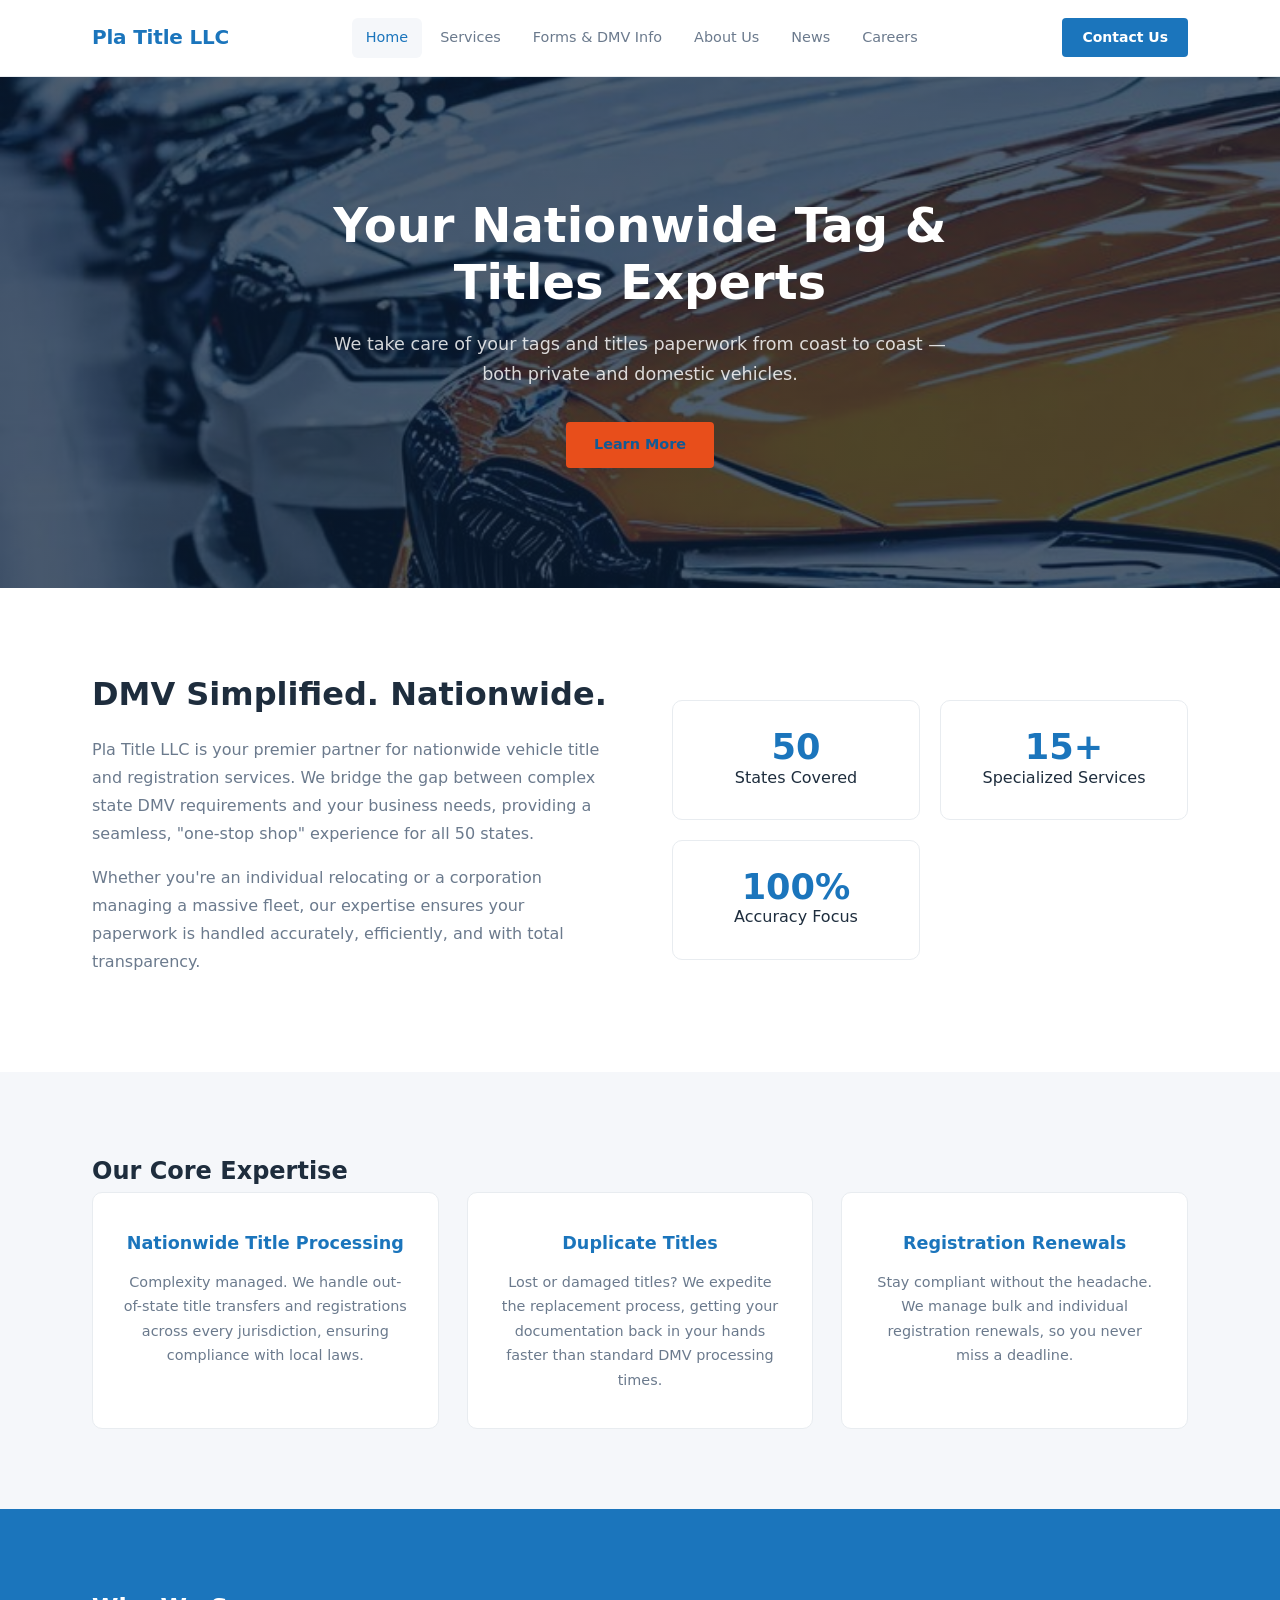
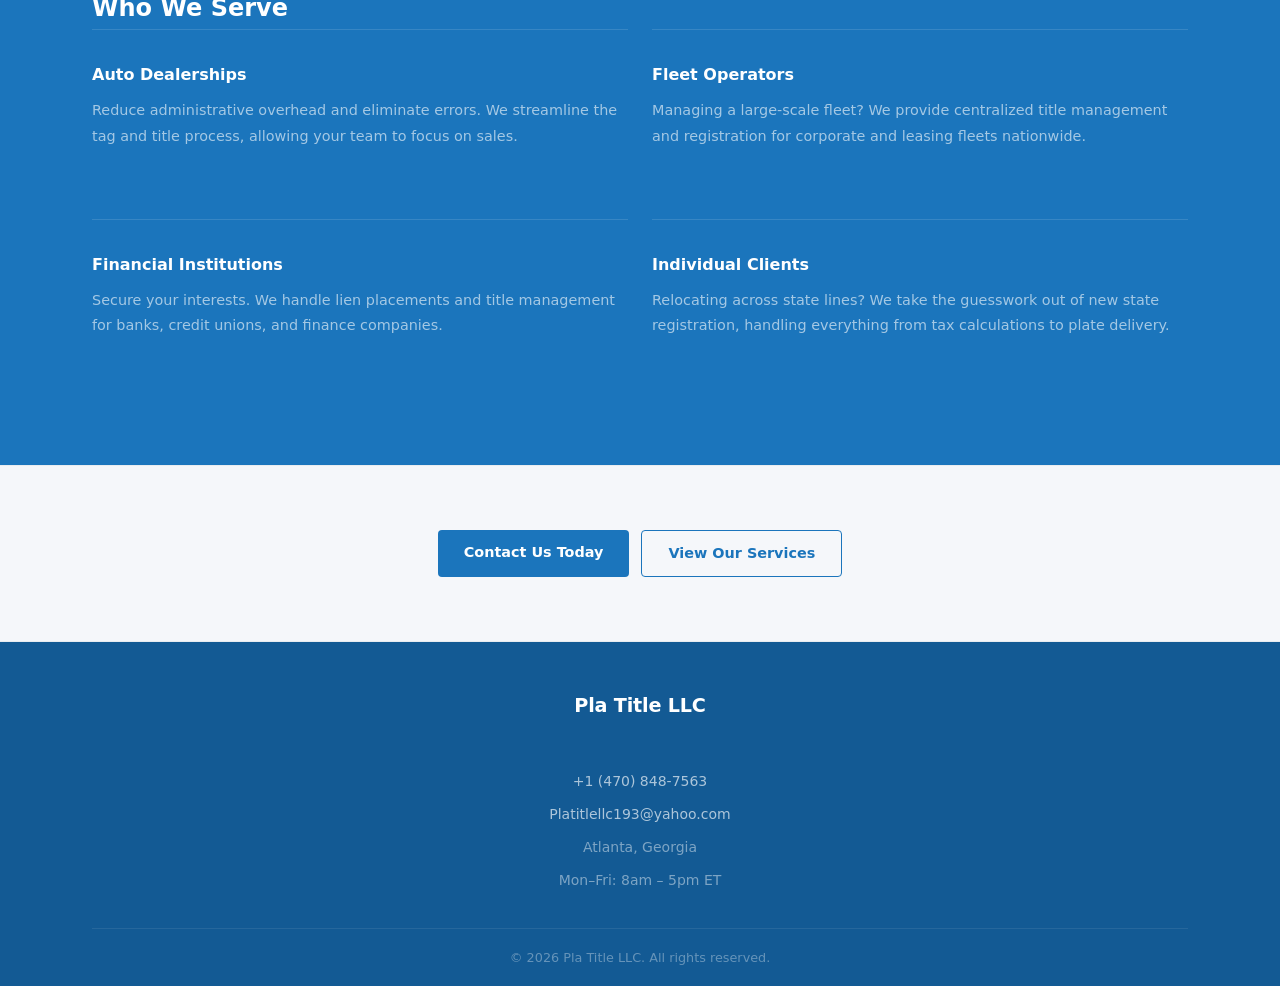
==== commit c636f49b: "this is another page" ====
--- a/index.html
+++ b/index.html
@@ -38,7 +38,6 @@
     <a href="contact.html" class="btn-contact">Contact Us</a>
   </div>
 
-  <!-- HERO -->
   <section class="hero">
     <div class="hero-inner container">
       <h1>Your Nationwide Tag &amp; Titles Experts</h1>
@@ -47,34 +46,76 @@
     </div>
   </section>
 
-  <!-- ABOUT -->
   <section class="section">
     <div class="container">
       <div class="about-block">
-        <div class="about-text"><!--commented--></div>
-        <div class="about-stats"><!--commented--></div>
+        <div class="about-text">
+          <h2 class="section-title">DMV Simplified. Nationwide.</h2>
+          <p>Pla Title LLC is your premier partner for nationwide vehicle title and registration services. We bridge the gap between complex state DMV requirements and your business needs, providing a seamless, "one-stop shop" experience for all 50 states.</p>
+          <p>Whether you're an individual relocating or a corporation managing a massive fleet, our expertise ensures your paperwork is handled accurately, efficiently, and with total transparency.</p>
+        </div>
+        <div class="about-stats">
+          <div class="stat-box">
+            <span class="num">50</span>
+            <span class="label">States Covered</span>
+          </div>
+          <div class="stat-box">
+            <span class="num">15+</span>
+            <span class="label">Specialized Services</span>
+          </div>
+          <div class="stat-box">
+            <span class="num">100%</span>
+            <span class="label">Accuracy Focus</span>
+          </div>
+        </div>
       </div>
     </div>
   </section>
 
-  <!-- EXPERTISE -->
   <section class="section section-alt">
-    <div class="container"><!--commented--></div>
-  </section>
-
-  <!-- SEGMENTS -->
-  <section class="section section-dark">
     <div class="container">
-      <div class="segments-grid">
-        <div class="segment-card"></div>
-        <div class="segment-card"></div>
-        <div class="segment-card"></div>
-        <div class="segment-card"></div>
+      <h2 class="section-title text-center">Our Core Expertise</h2>
+      <div class="expertise-grid">
+        <div class="expertise-card">
+          <h3>Nationwide Title Processing</h3>
+          <p>Complexity managed. We handle out-of-state title transfers and registrations across every jurisdiction, ensuring compliance with local laws.</p>
+        </div>
+        <div class="expertise-card">
+          <h3>Duplicate Titles</h3>
+          <p>Lost or damaged titles? We expedite the replacement process, getting your documentation back in your hands faster than standard DMV processing times.</p>
+        </div>
+        <div class="expertise-card">
+          <h3>Registration Renewals</h3>
+          <p>Stay compliant without the headache. We manage bulk and individual registration renewals, so you never miss a deadline.</p>
+        </div>
       </div>
     </div>
   </section>
 
-  <!-- CTA BAND -->
+  <section class="section section-dark">
+    <div class="container">
+      <h2 class="section-title text-center" style="color: var(--white);">Who We Serve</h2>
+      <div class="segments-grid">
+        <div class="segment-card">
+          <h3>Auto Dealerships</h3>
+          <p>Reduce administrative overhead and eliminate errors. We streamline the tag and title process, allowing your team to focus on sales.</p>
+        </div>
+        <div class="segment-card">
+          <h3>Fleet Operators</h3>
+          <p>Managing a large-scale fleet? We provide centralized title management and registration for corporate and leasing fleets nationwide.</p>
+        </div>
+        <div class="segment-card">
+          <h3>Financial Institutions</h3>
+          <p>Secure your interests. We handle lien placements and title management for banks, credit unions, and finance companies.</p>
+        </div>
+        <div class="segment-card">
+          <h3>Individual Clients</h3>
+          <p>Relocating across state lines? We take the guesswork out of new state registration, handling everything from tax calculations to plate delivery.</p>
+        </div>
+      </div>
+    </div>
+  </section>
+
   <section class="cta-band">
     <div class="container">
       <div class="cta-actions">
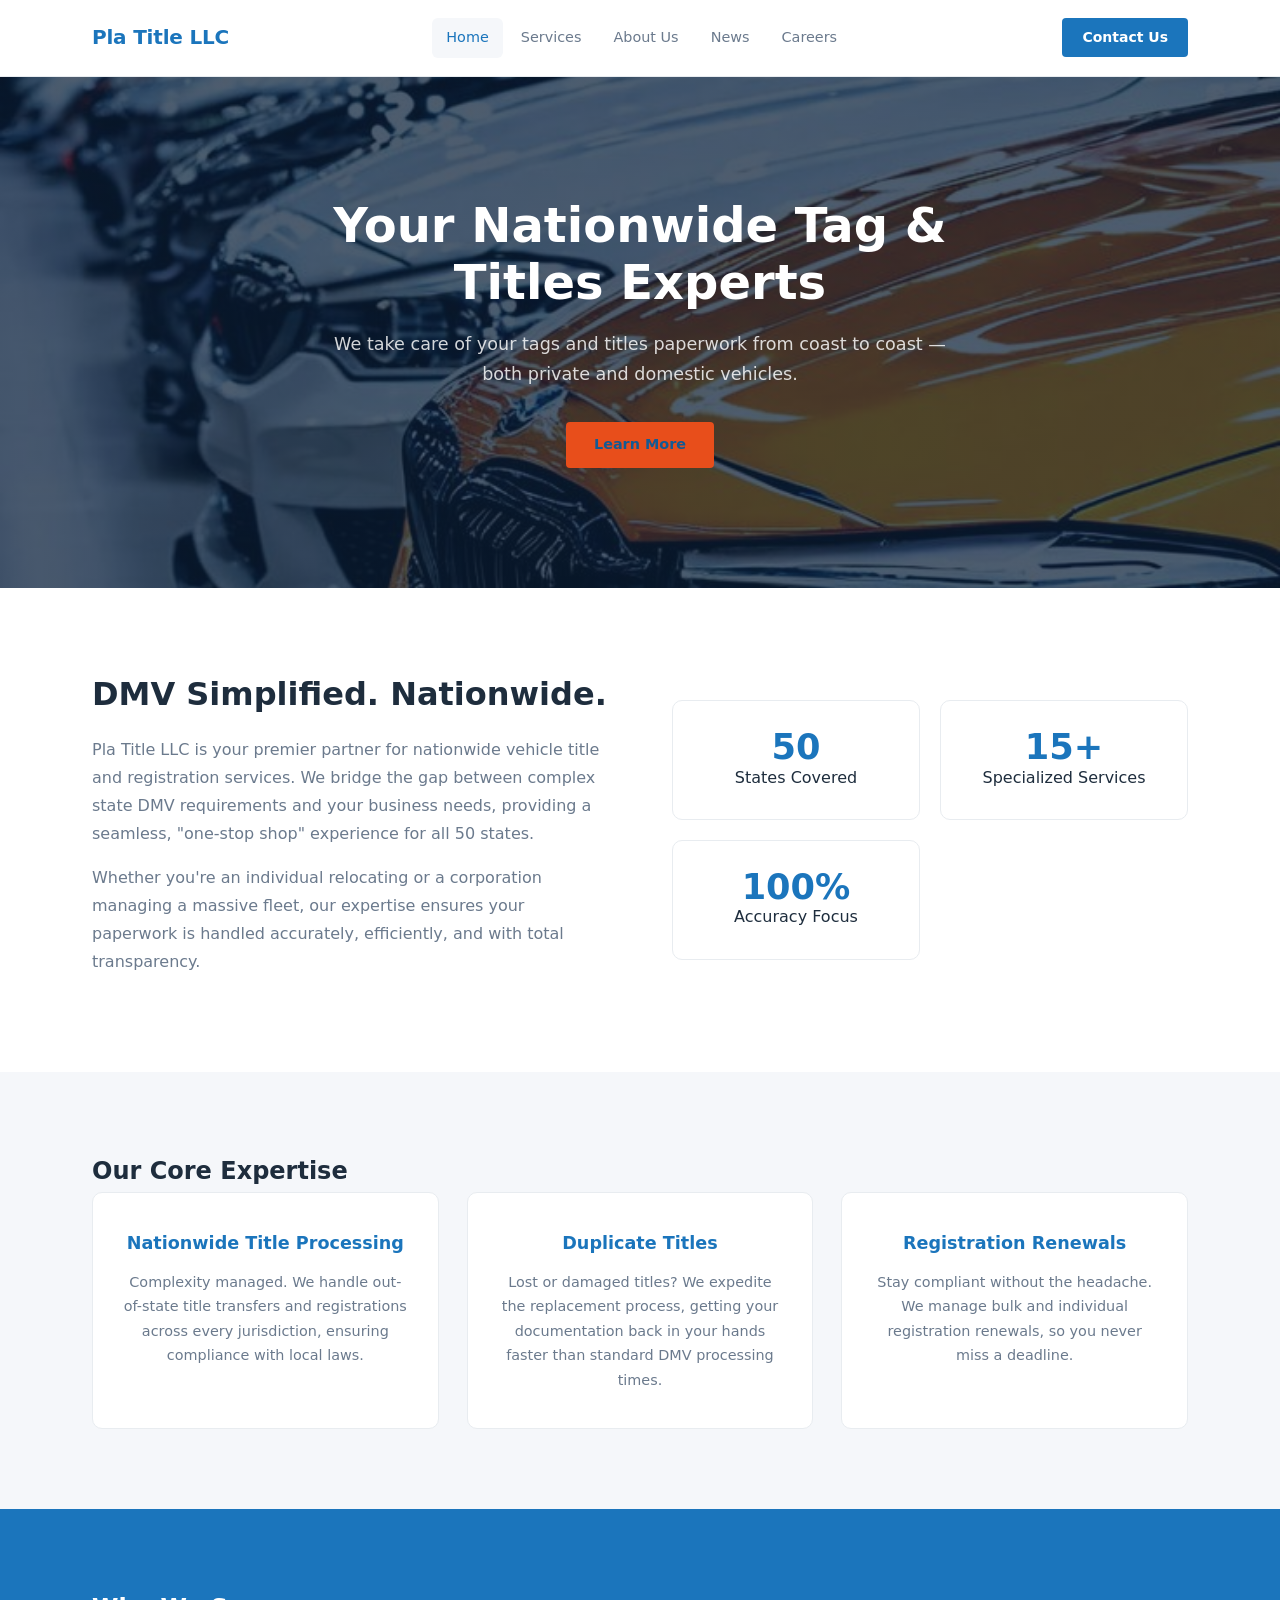
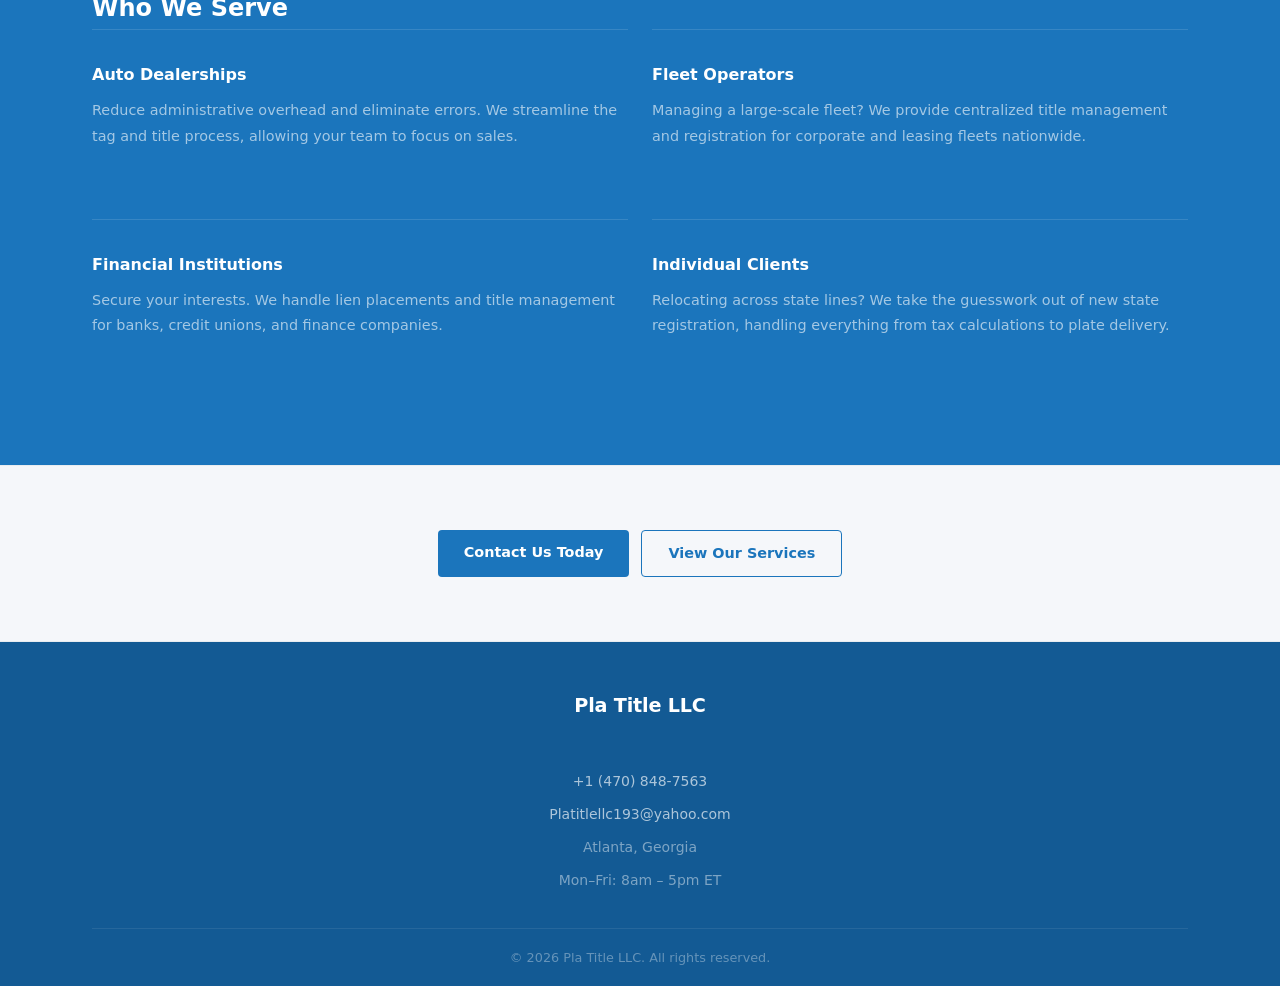
==== commit b192769c: "Push remaining pages to remove outdated Forms & DMV nav link Co-Authored-By: Claude Sonnet 4.6 <nore" ====
--- a/index.html
+++ b/index.html
@@ -15,7 +15,6 @@
       <nav>
         <a href="index.html" class="nav-link active">Home</a>
         <a href="services.html" class="nav-link">Services</a>
-        <a href="forms.html" class="nav-link">Forms &amp; DMV Info</a>
         <a href="about.html" class="nav-link">About Us</a>
         <a href="news.html" class="nav-link">News</a>
         <a href="careers.html" class="nav-link">Careers</a>
@@ -31,7 +30,6 @@
     <button class="mobile-close" id="mobileClose">✕</button>
     <a href="index.html">Home</a>
     <a href="services.html">Services</a>
-    <a href="forms.html">Forms &amp; DMV Information</a>
     <a href="about.html">About Us</a>
     <a href="news.html">News</a>
     <a href="careers.html">Careers</a>
--- a/styles.css
+++ b/styles.css
@@ -333,6 +333,12 @@
   z-index: 1;
 }
 
+.page-hero-news {
+  background:
+    linear-gradient(rgba(27, 117, 188, 0.70), rgba(27, 117, 188, 0.70)),
+    url('services.jpg') center center / cover no-repeat !important;
+}
+
 /* ===== SERVICES PAGE ===== */
 .services-list { display: grid; grid-template-columns: repeat(auto-fill, minmax(300px, 1fr)); gap: 20px; }
 .svc-item {
@@ -374,7 +380,8 @@
 .contact-sidebar p { color: var(--gray); margin-bottom: 32px; line-height: 1.7; }
 .contact-items { display: flex; flex-direction: column; gap: 18px; }
 .c-item { display: flex; gap: 14px; align-items: flex-start; }
-.c-icon { width: 42px; height: 42px; background: var(--off-white); border: 1px solid var(--light-gray); border-radius: 8px; display: flex; align-items: center; justify-content: center; font-size: 1.1rem; flex-shrink: 0; }
+.c-icon { width: 42px; height: 42px; background: var(--off-white); border: 1px solid var(--light-gray); border-radius: 8px; display: flex; align-items: center; justify-content: center; font-size: 1.1rem; flex-shrink: 0; color: var(--navy); }
+.c-icon i { display: flex; }
 .c-item strong { display: block; font-size: 0.9rem; color: var(--text); }
 .c-item span { font-size: 0.875rem; color: var(--gray); }
 
@@ -443,15 +450,59 @@
 .tag { padding: 3px 10px; background: var(--off-white); border: 1px solid var(--light-gray); border-radius: 10px; font-size: 0.72rem; font-weight: 600; color: var(--gray); }
 .tag.remote { background: rgba(200,168,75,0.1); border-color: rgba(200,168,75,0.4); color: #7a5c00; }
 
+/* ===== ABOUT PAGE — LEADERSHIP ===== */
+.leadership-block { display: flex; flex-direction: column; gap: 32px; }
+.leader-card {
+  background: var(--white);
+  border: 1px solid var(--light-gray);
+  border-radius: 10px;
+  padding: 40px 44px;
+  border-left: 4px solid var(--navy);
+}
+.leader-info h3 { font-size: 1.5rem; font-weight: 700; color: var(--navy); margin-bottom: 4px; }
+.leader-title { display: inline-block; font-size: 0.82rem; font-weight: 600; color: var(--gold); text-transform: uppercase; letter-spacing: 0.08em; margin-bottom: 20px; }
+.leader-info p { color: var(--gray); line-height: 1.8; margin-bottom: 14px; font-size: 0.95rem; }
+.leader-info p:last-child { margin-bottom: 0; }
+
 /* ===== NEWS PAGE ===== */
 .news-grid { display: grid; grid-template-columns: repeat(3, 1fr); gap: 24px; }
-.news-card { background: var(--white); border: 1px solid var(--light-gray); border-radius: 10px; overflow: hidden; transition: box-shadow 0.2s, transform 0.2s; }
+.news-card {
+  background: var(--white);
+  border: 1px solid var(--light-gray);
+  border-radius: 10px;
+  padding: 28px;
+  display: flex;
+  flex-direction: column;
+  gap: 12px;
+  transition: box-shadow 0.2s, transform 0.2s;
+}
 .news-card:hover { box-shadow: 0 6px 24px rgba(0,0,0,0.09); transform: translateY(-3px); }
-.news-thumb { height: 160px; background: linear-gradient(135deg, var(--navy) 0%, #2a5a8c 100%); display: flex; align-items: center; justify-content: center; font-size: 2.5rem; }
-.news-body { padding: 20px; }
-.news-date { font-size: 0.75rem; font-weight: 600; color: var(--gray); margin-bottom: 8px; }
-.news-body h4 { font-size: 0.95rem; font-weight: 700; color: var(--navy); margin-bottom: 8px; line-height: 1.4; }
-.news-body p { font-size: 0.85rem; color: var(--gray); line-height: 1.65; }
+.news-meta { display: flex; align-items: center; gap: 10px; flex-wrap: wrap; }
+.news-tag {
+  font-size: 0.72rem;
+  font-weight: 700;
+  text-transform: uppercase;
+  letter-spacing: 0.08em;
+  color: var(--white);
+  background: var(--navy);
+  padding: 3px 10px;
+  border-radius: 10px;
+}
+.news-date { font-size: 0.78rem; color: var(--gray); font-weight: 500; }
+.news-title { font-size: 1rem; font-weight: 700; color: var(--navy); line-height: 1.4; }
+.news-excerpt { font-size: 0.875rem; color: var(--gray); line-height: 1.75; flex: 1; }
+.news-read-more {
+  display: inline-block;
+  margin-top: 4px;
+  font-size: 0.82rem;
+  font-weight: 600;
+  color: var(--navy);
+  border-bottom: 2px solid var(--gold);
+  padding-bottom: 2px;
+  align-self: flex-start;
+  transition: color 0.2s;
+}
+.news-read-more:hover { color: var(--gold); }
 
 /* ===== SERVICES PAGE (simple) ===== */
 .svc-intro {
@@ -529,7 +580,7 @@
 
 /* ===== RESPONSIVE ===== */
 @media (max-width: 900px) {
-  nav, .btn-contact { display: none; }
+  nav, .nav-wrapper .btn-contact { display: none; }
   .hamburger { display: flex; }
   .about-block { grid-template-columns: 1fr; gap: 32px; }
   .about-stats { grid-template-columns: repeat(2, 1fr); gap: 14px; }
@@ -537,6 +588,7 @@
   .segments-grid { grid-template-columns: 1fr; }
   .contact-layout { grid-template-columns: 1fr; gap: 32px; }
   .news-grid { grid-template-columns: repeat(2, 1fr); }
+  .leader-card { padding: 28px 24px; }
   .values-grid { grid-template-columns: 1fr; }
   .section { padding: 56px 0; }
   .page-hero { padding: 64px 0; }
@@ -561,6 +613,7 @@
   .stat-box { padding: 20px 14px; }
   .stat-box .num { font-size: 1.8rem; }
   .news-grid { grid-template-columns: 1fr; }
+  .leader-card { padding: 24px 20px; }
   .form-row { grid-template-columns: 1fr; }
   .job-card { flex-direction: column; align-items: flex-start; gap: 14px; }
   .cta-band { padding: 44px 0; }
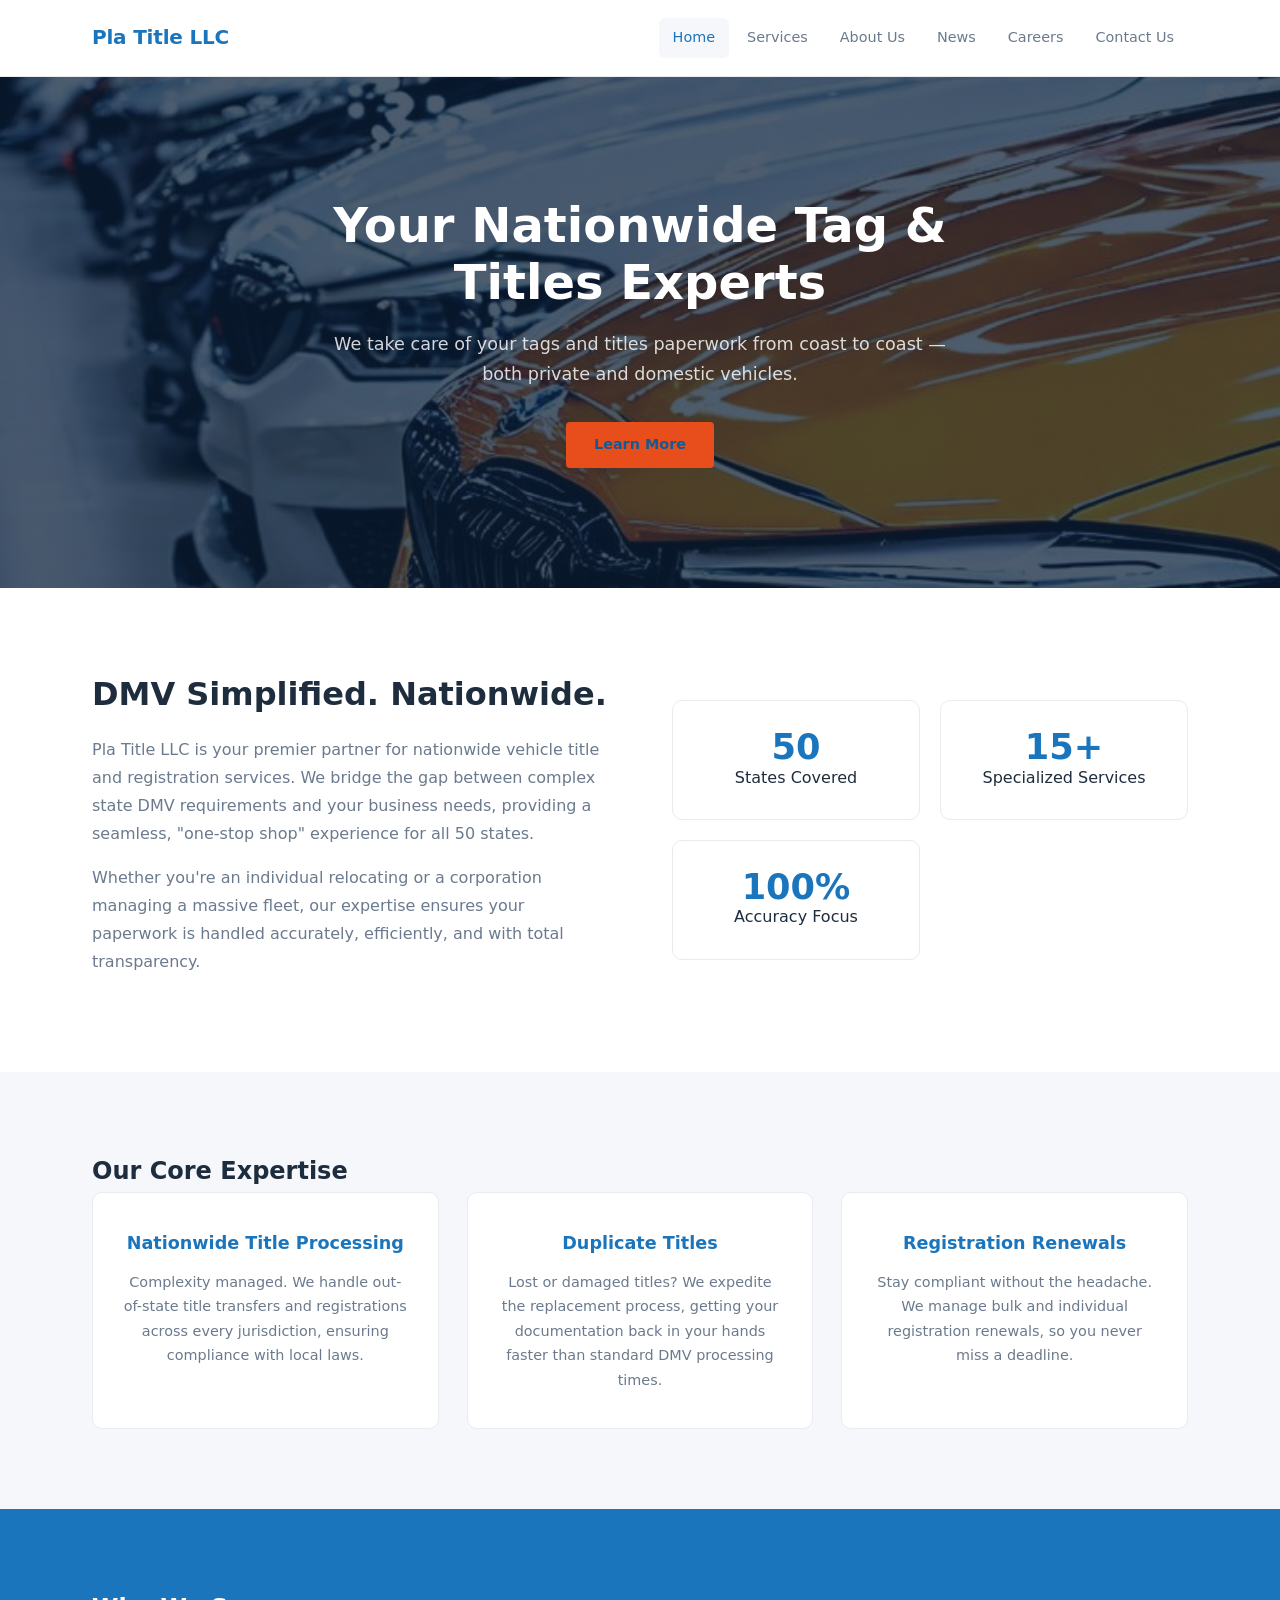
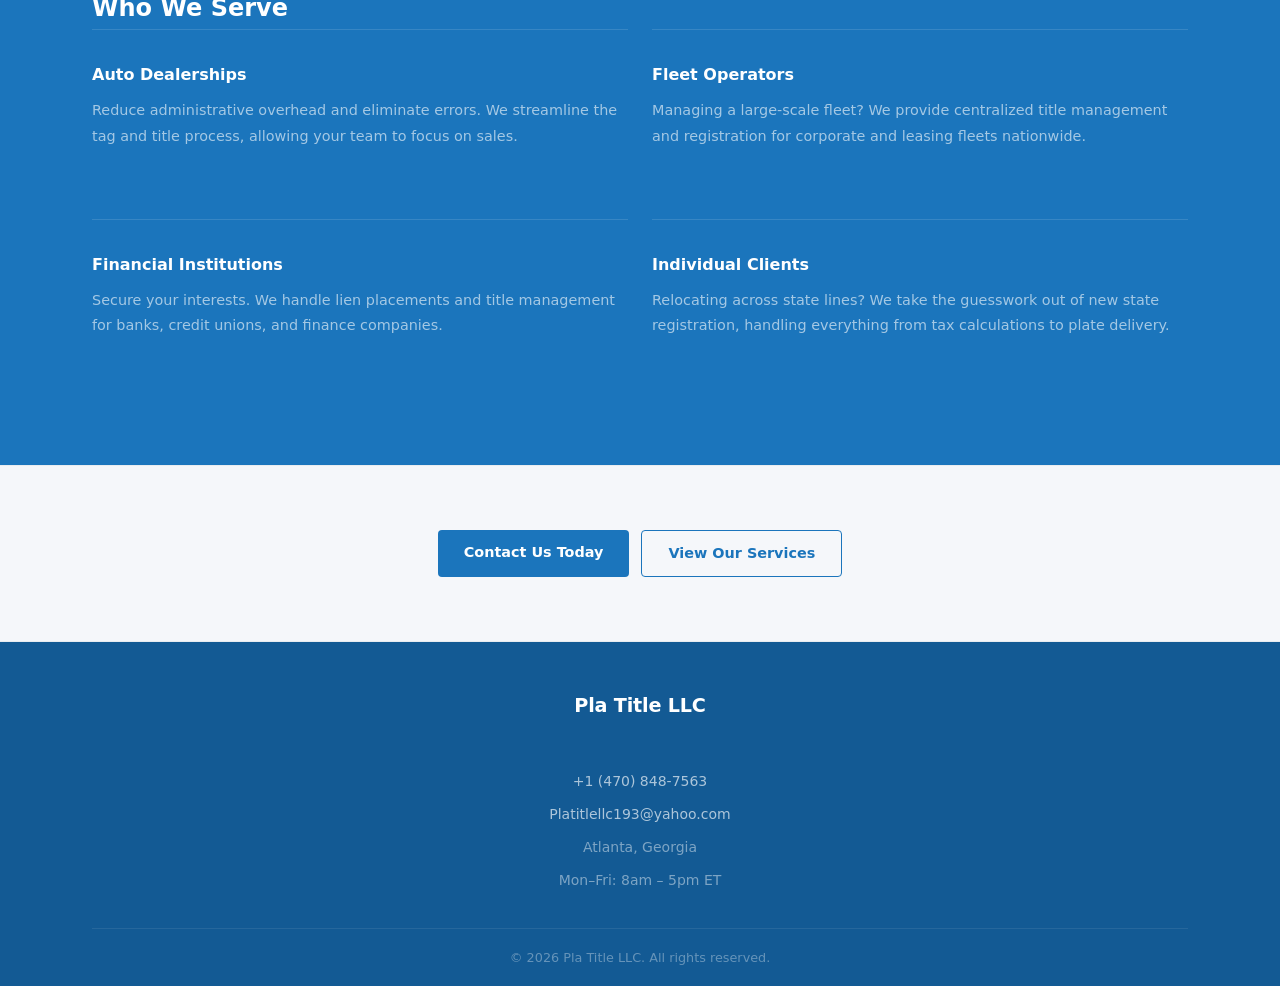
==== commit 025db50f: "Move Contact Us into main nav, remove separate blue button Contact Us is now a standard nav link on " ====
--- a/index.html
+++ b/index.html
@@ -18,8 +18,8 @@
         <a href="about.html" class="nav-link">About Us</a>
         <a href="news.html" class="nav-link">News</a>
         <a href="careers.html" class="nav-link">Careers</a>
+        <a href="contact.html" class="nav-link">Contact Us</a>
       </nav>
-      <a href="contact.html" class="btn-contact">Contact Us</a>
       <button class="hamburger" id="hamburger" aria-label="Open menu">
         <span></span><span></span><span></span>
       </button>
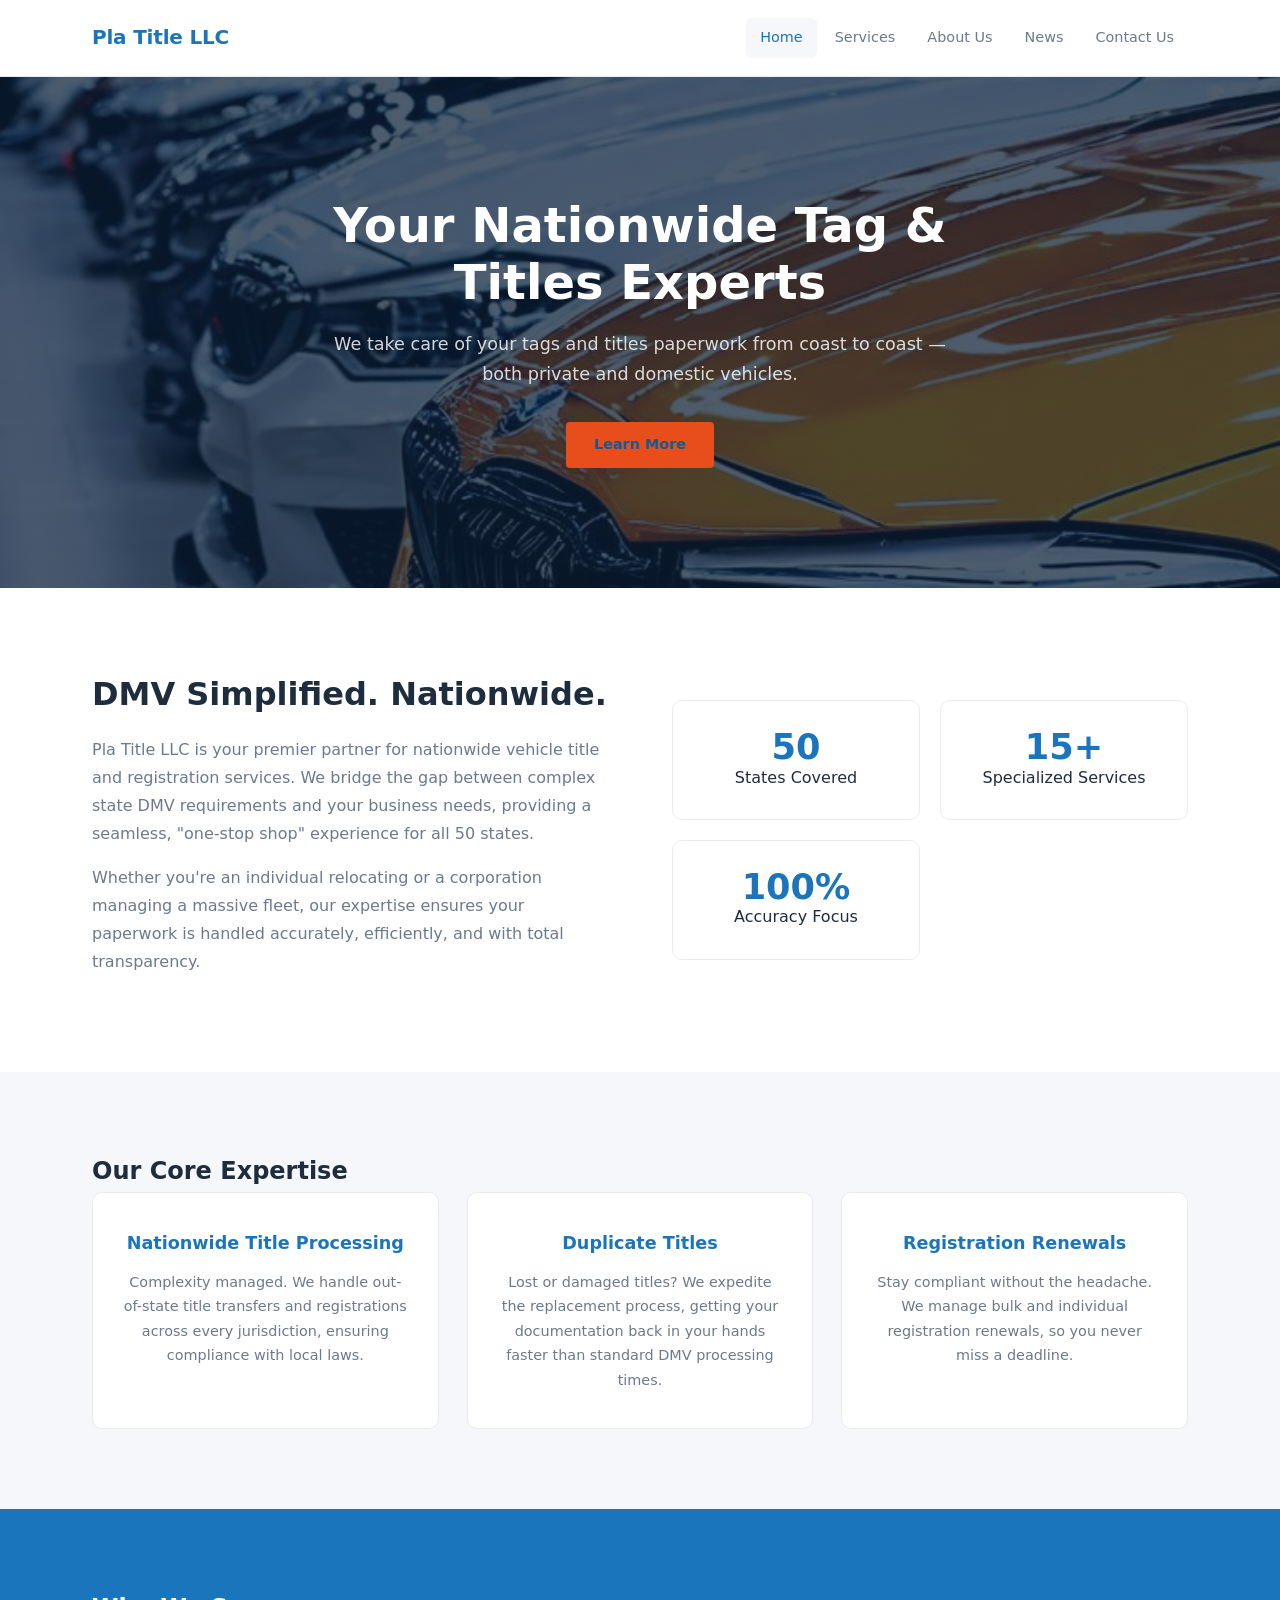
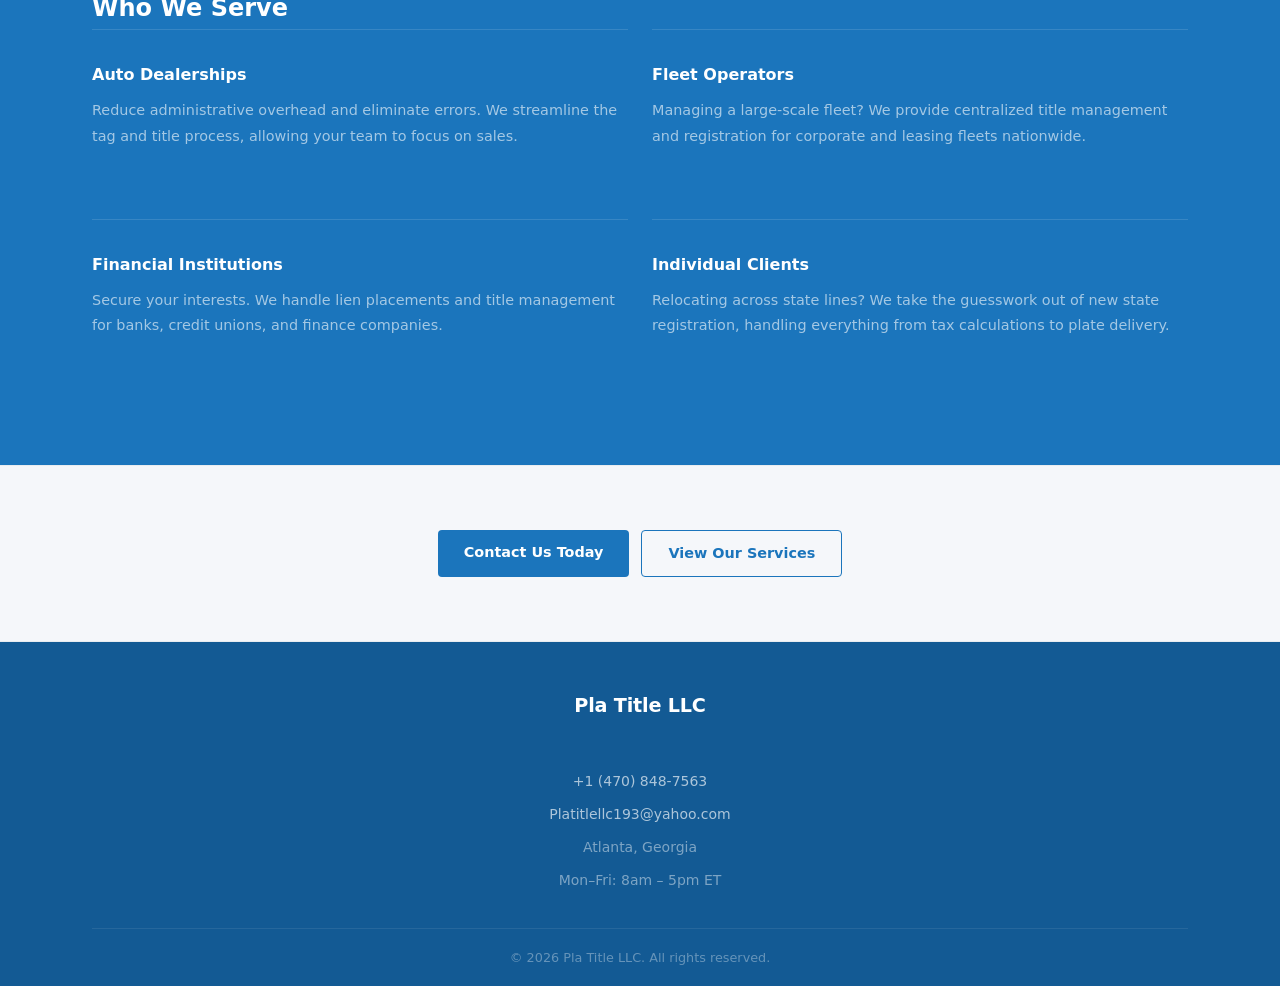
==== commit 1f0b53bd: "Remove Careers from nav on all pages Co-Authored-By: Claude Sonnet 4.6 <noreply@anthropic.com>" ====
--- a/index.html
+++ b/index.html
@@ -17,7 +17,6 @@
         <a href="services.html" class="nav-link">Services</a>
         <a href="about.html" class="nav-link">About Us</a>
         <a href="news.html" class="nav-link">News</a>
-        <a href="careers.html" class="nav-link">Careers</a>
         <a href="contact.html" class="nav-link">Contact Us</a>
       </nav>
       <button class="hamburger" id="hamburger" aria-label="Open menu">
@@ -32,7 +31,6 @@
     <a href="services.html">Services</a>
     <a href="about.html">About Us</a>
     <a href="news.html">News</a>
-    <a href="careers.html">Careers</a>
     <a href="contact.html" class="btn-contact">Contact Us</a>
   </div>
 
